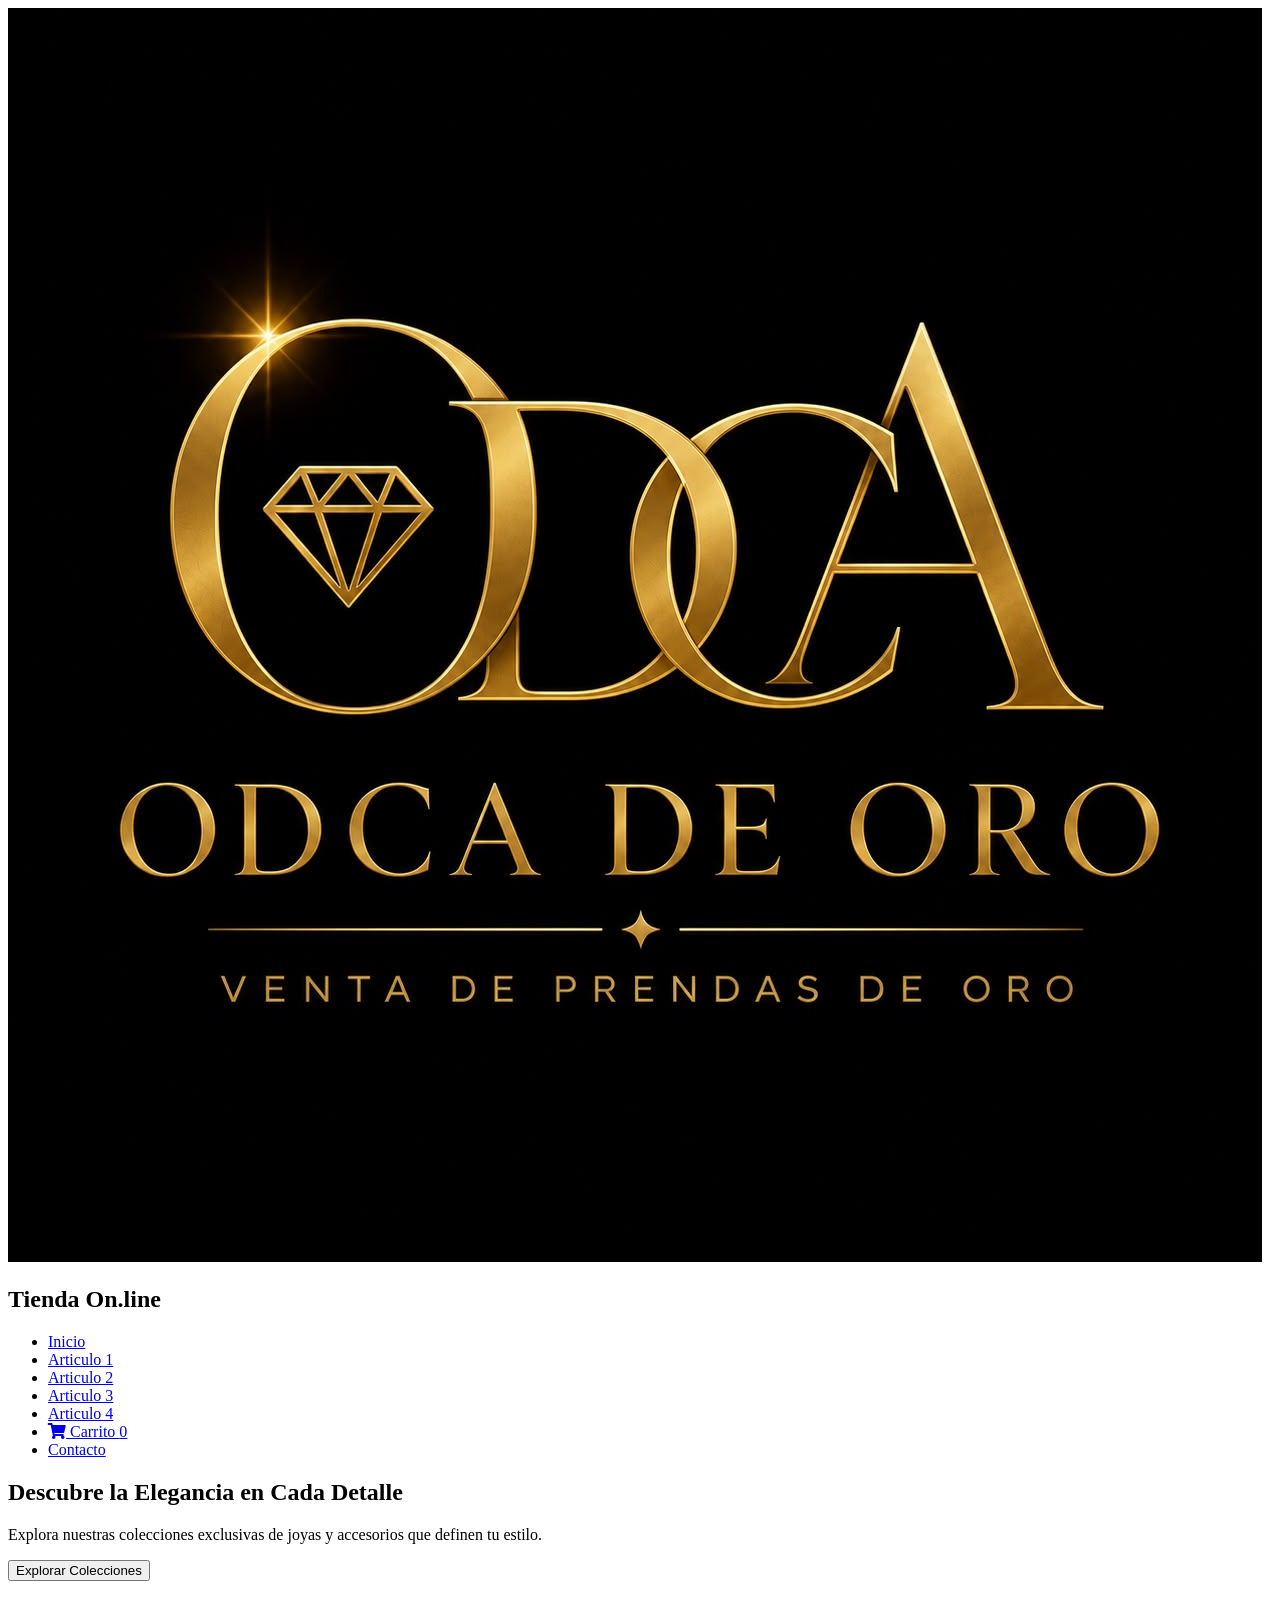
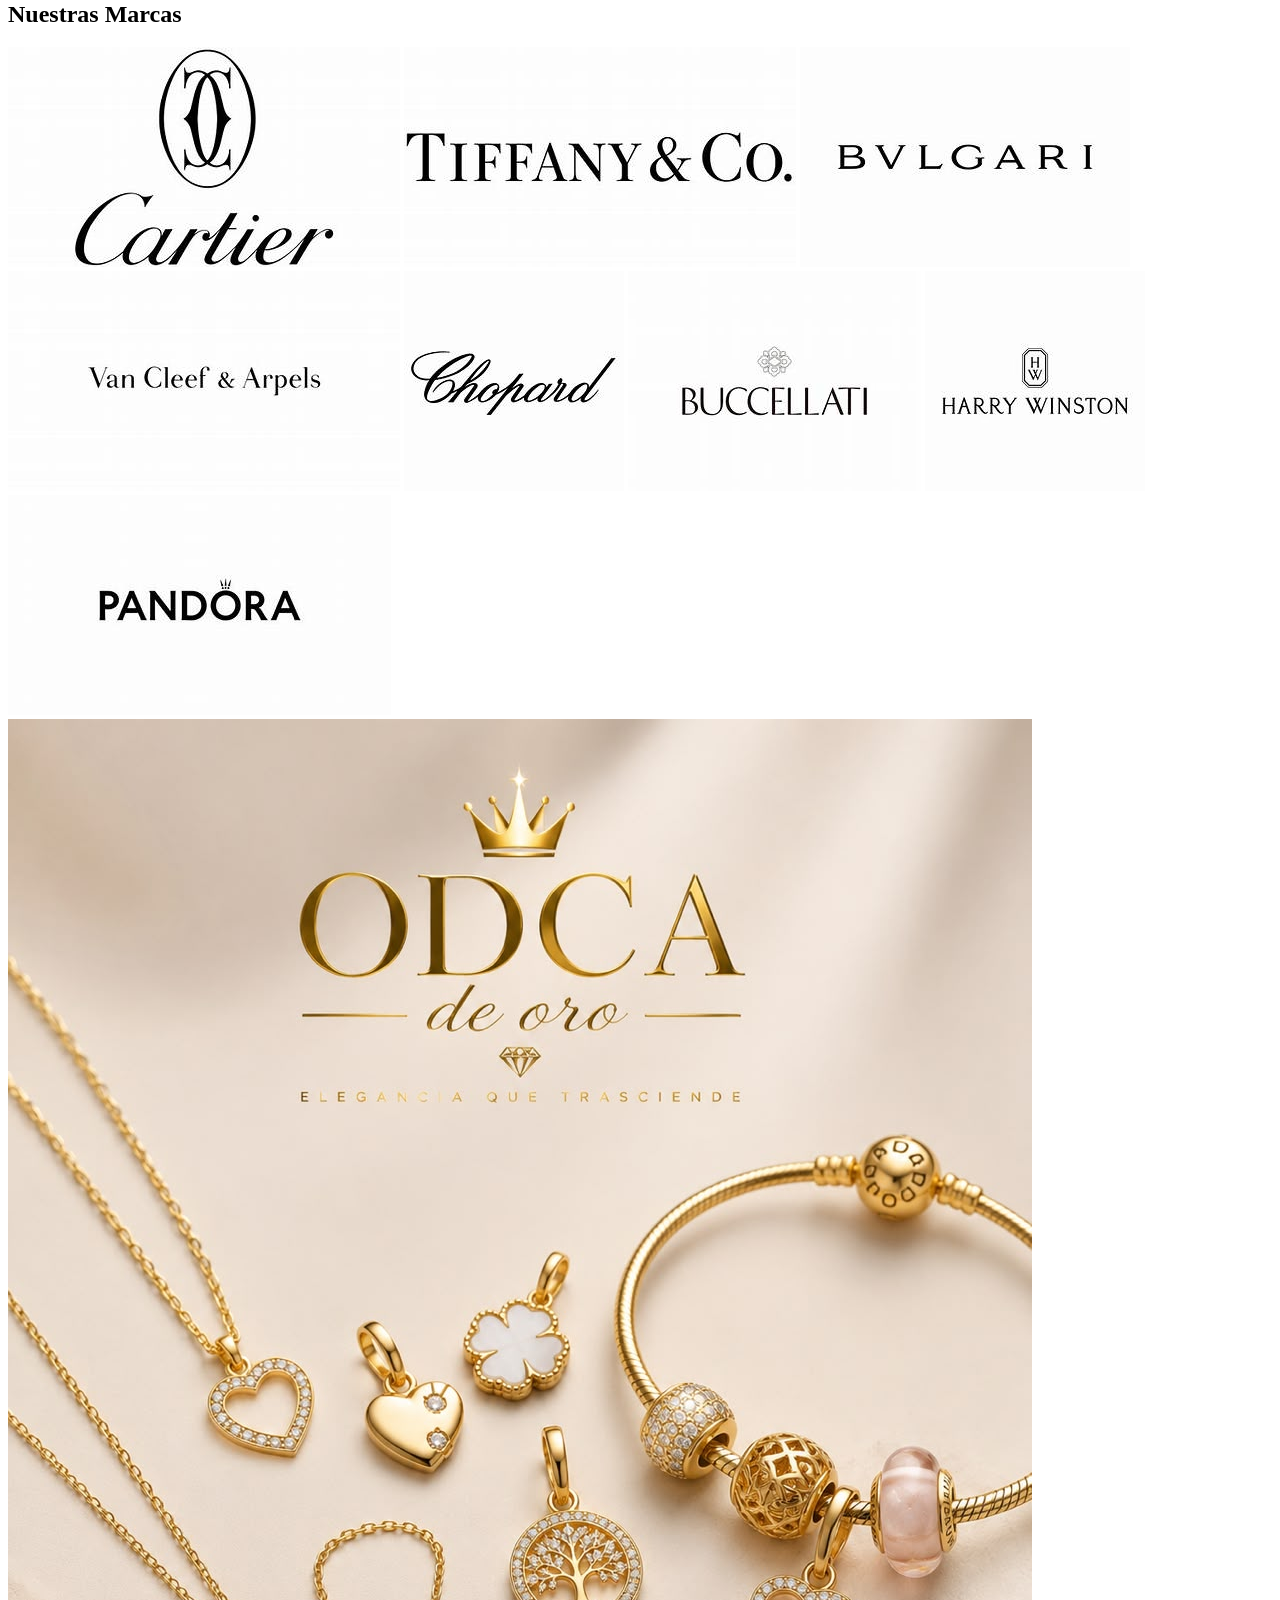
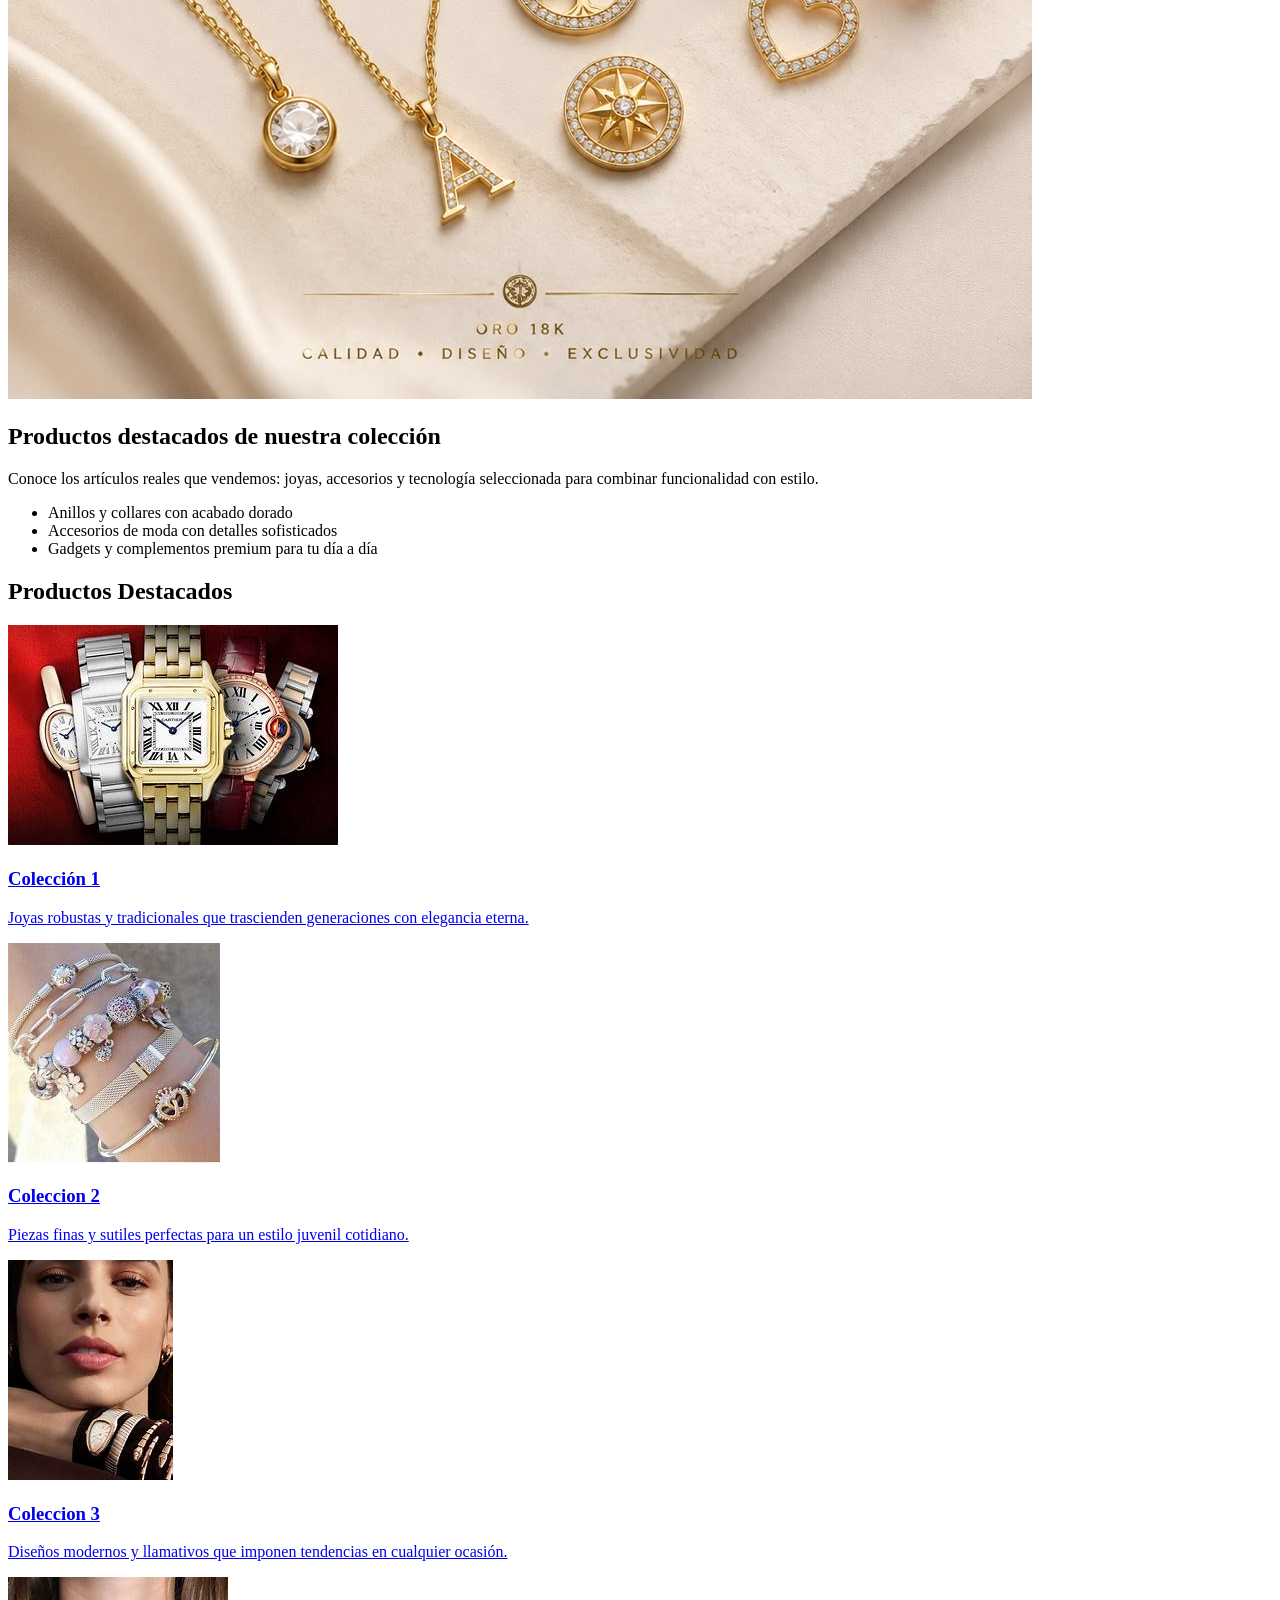
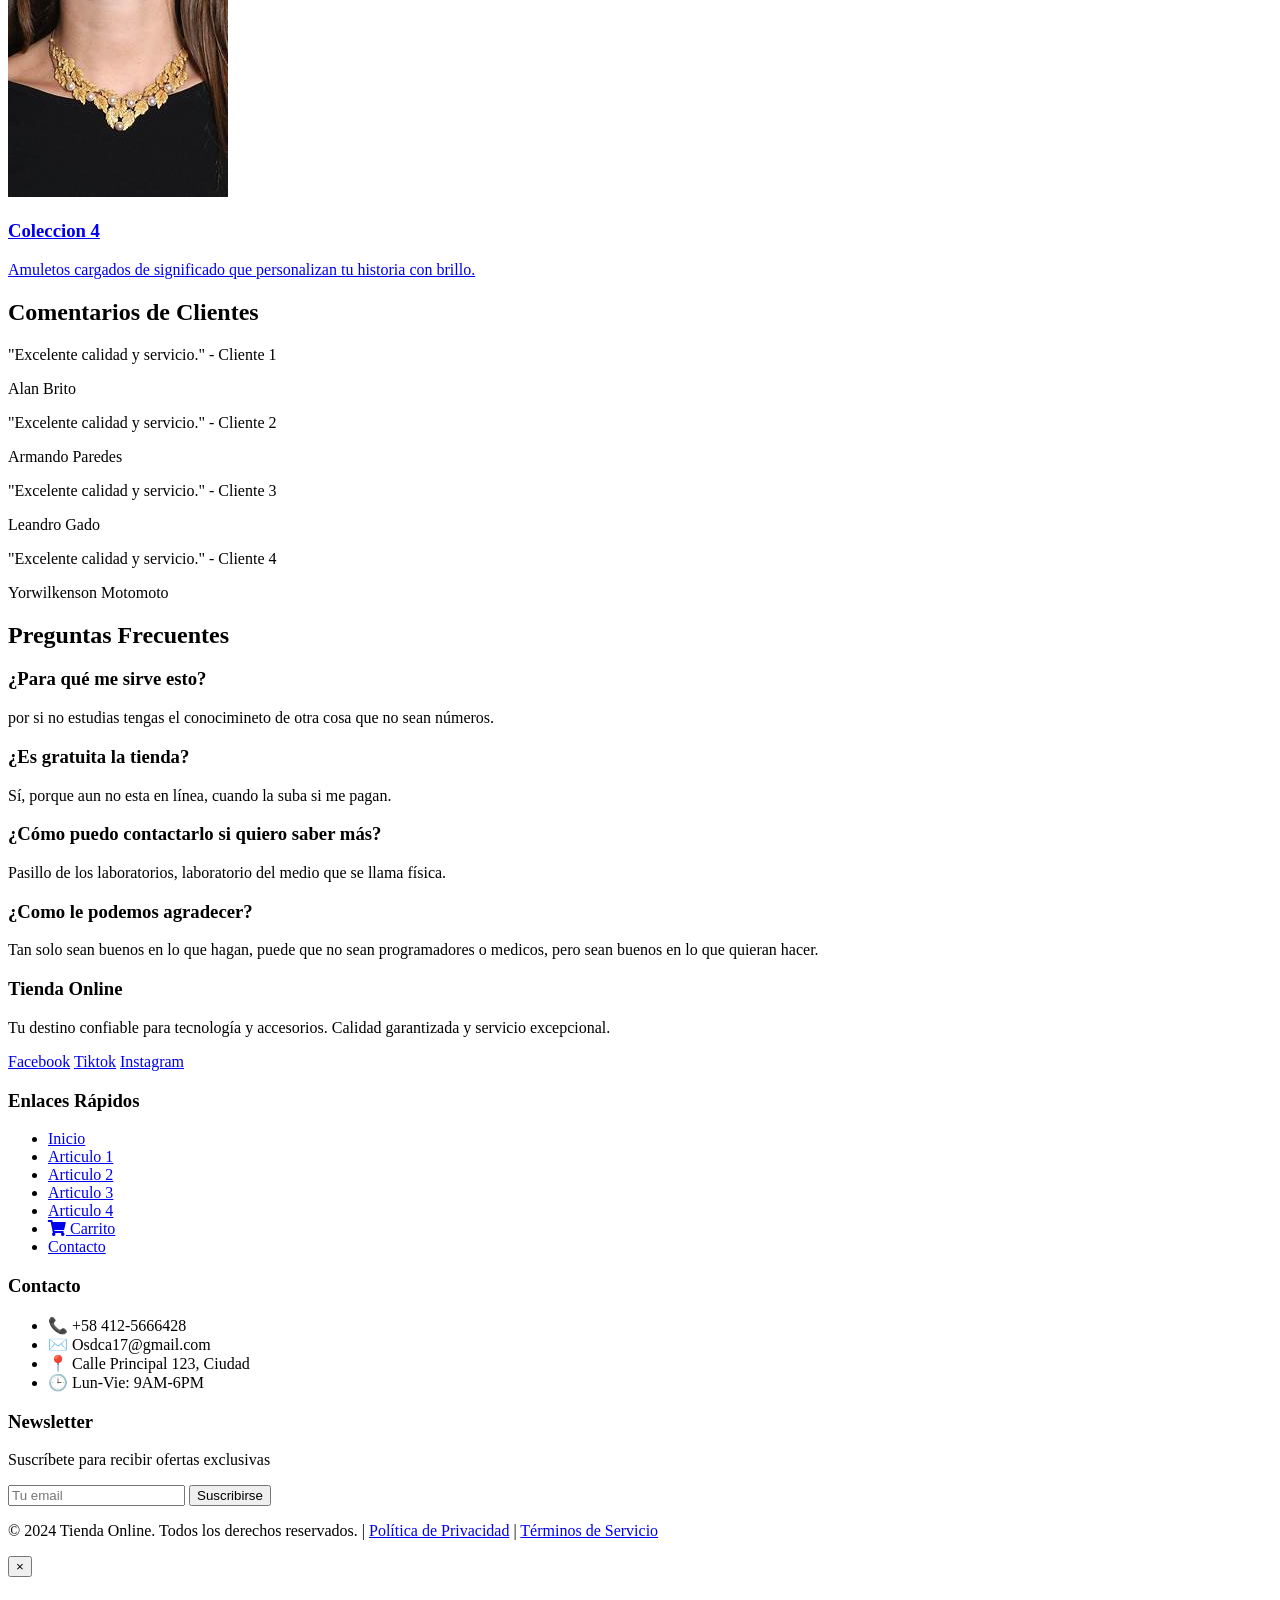
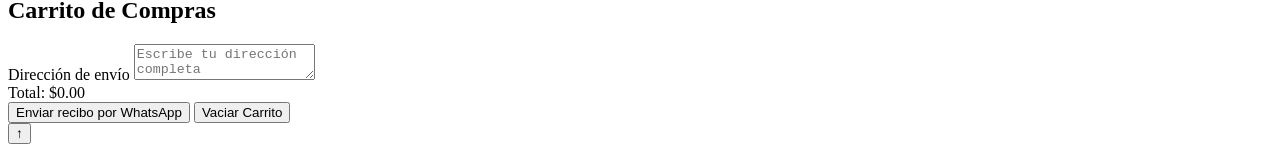
==== index.html @ af3357f2 "Initial commit" ====
<!DOCTYPE html>
<html lang="en">
<head>
    <meta charset="UTF-8">
    <meta name="viewport" content="width=device-width, initial-scale=1.0">
    <title>Tienda On-line</title>
    <link rel="stylesheet" href="tienda.css">
    <link rel="icon" type="image/x-icon" href="Gemini_Generated_Image_cw90sgcw90sgcw90.png">
    <link rel="stylesheet" href="https://cdnjs.cloudflare.com/ajax/libs/font-awesome/5.15.4/css/all.min.css">
</head>
<body>
    <header>
        <nav>
            <div class="container">
                <img src="imagen/WhatsApp Image 2026-06-15 at 9.10.39 PM.jpeg" alt="Logo Estudiantes EM" class="logo">
                <h1>Tienda On.line</h1>
                <ul>
                    <li><a href="tienda.html">Inicio</a></li>
                    <li><a href="Articulo1.html">Articulo 1</a></li>
                    <li><a href="Articulo2.html">Articulo 2</a></li>
                    <li><a href="Articulo3.html">Articulo 3</a></li>
                    <li><a href="Articulo4.html">Articulo 4</a></li>
                    <li><a href="#carrito" onclick="mostrarCarrito()"><i class="fas fa-shopping-cart"></i> Carrito <span id="cart-count" class="cart-count">0</span></a></li>
                    <li><a href="#footer">Contacto</a></li>
                </ul>
            </div>
        </nav>
    </header>

    <section class="hero" id="home">
        <div class="container">
            <h1 class="hero-title">Descubre la Elegancia en Cada Detalle</h1>
            <p class="hero-subtitle">Explora nuestras colecciones exclusivas de joyas y accesorios que definen tu estilo.</p>
            <button id="cta" class="btn-primary">Explorar Colecciones</button>
        </div>
    </section>

    <section class="carrusel">
            <h2>Nuestras Marcas</h2>
            <div class="carrusel-container">
                <div class="carrusel-track">
                    <img src="imagen/cartier.jpg" alt="Marca 1">
                    <img src="imagen/Tiffany & Co.jpg" alt="Marca 2">
                    <img src="imagen/Bvlgari.jpg" alt="Marca 3">
                    <img src="imagen/Van Cleef & Arpels.jpg" alt="marca 4">
                    <img src="imagen/Chopard.jpg" alt="marca5">
                    <img src="imagen/Buccellati.jpg" alt="marca 6">
                    <img src="imagen/Harry Winston.jpg" alt="marca 7">
                    <img src="imagen/Pandora.jpg" alt="marca 8">
                    <!-- Más marcas -->
                </div>
            </div>
    </section>

    <section class="promo">
        <div class="container">
            <div class="promo-image">
                <img src="imagen/productos.jpeg" alt="Productos destacados en tienda">
            </div>
            <div class="promo-text promo-right">
                <h2>Productos destacados de nuestra colección</h2>
                <p>Conoce los artículos reales que vendemos: joyas, accesorios y tecnología seleccionada para combinar funcionalidad con estilo.</p>
                <ul>
                    <li>Anillos y collares con acabado dorado</li>
                    <li>Accesorios de moda con detalles sofisticados</li>
                    <li>Gadgets y complementos premium para tu día a día</li>
                </ul>
            </div>
        </div>
    </section>

    <section class="destacados">
            <h2 id="destacados">Productos Destacados</h2>
            <div class="categorias">
                <a href="Articulo1.html" class="categoria">
                    <img src="imagen/articulo 1.jpg" alt="articulo 1">
                    <h3>Colección 1</h3>
                    <p>Joyas robustas y tradicionales que trascienden generaciones con elegancia eterna.</p>
                </a>
                <a href="Articulo2.html" class="categoria">
                    <img src="imagen/articulo 2.jpg" alt="articulo 2">
                    <h3>Coleccion 2</h3>
                    <pe>Piezas finas y sutiles perfectas para un estilo juvenil cotidiano.</p>
                </a>
                <a href="Articulo3.html" class="categoria">
                    <img src="imagen/articulo 3.jpg" alt="articulo 3">
                    <h3>Coleccion 3</h3>
                    <p>Diseños modernos y llamativos que imponen tendencias en cualquier ocasión.</p>
                </a>
                <a href="Articulo4.html" class="categoria">
                    <img src="imagen/articulo 4.jpg" alt="articulo 4">
                    <h3>Coleccion 4</h3>
                    <p>Amuletos cargados de significado que personalizan tu historia con brillo.</p>
                </a>
            </div>
    </section>

    <section class="comentarios">
            <h2>Comentarios de Clientes</h2>
            <div class="comentario">
                <p>"Excelente calidad y servicio." - Cliente 1</p>
                <p>Alan Brito</p>
            </div>
            <div class="comentario">
                <p>"Excelente calidad y servicio." - Cliente 2</p>
                <p>Armando Paredes</p>
            </div>
            <div class="comentario">
                <p>"Excelente calidad y servicio." - Cliente 3</p>
                <p>Leandro Gado</p>
            </div>
            <div class="comentario">
                <p>"Excelente calidad y servicio." - Cliente 4</p>
                <p>Yorwilkenson Motomoto</p>
            </div>
            <!-- Más comentarios -->
    </section>

    <section id="faq">
        <div class="container">
            <h2>Preguntas Frecuentes</h2>
            <div class="faq-item">
                <h3>¿Para qué me sirve esto?</h3>
                <p>por si no estudias tengas el conocimineto de otra cosa que no sean números.</p>
            </div>
            <div class="faq-item">
                <h3>¿Es gratuita la tienda?</h3>
                <p>Sí, porque aun no esta en línea, cuando la suba si me pagan.</p>
            </div>
            <div class="faq-item">
                <h3>¿Cómo puedo contactarlo si quiero saber más?</h3>
                <p>Pasillo de los laboratorios, laboratorio del medio que se llama física.</p>
            </div>
            <div class="faq-item">
                <h3>¿Como le podemos agradecer?</h3>
                <p>Tan solo sean buenos en lo que hagan, puede que no sean programadores o medicos, pero sean buenos en lo que quieran hacer.</p>
            </div>
        </div>
    </section>

    <footer class="professional-footer" id="footer">
        <div class="footer-content">
            <div class="footer-section">
                <h3>Tienda Online</h3>
                <p>Tu destino confiable para tecnología y accesorios. Calidad garantizada y servicio excepcional.</p>
                <div class="social-links">
                    <a href="#" class="social-link facebook">Facebook</a>
                    <a href="#" class="social-link tiktok">Tiktok</a>
                    <a href="#" class="social-link instagram">Instagram</a>
                </div>
            </div>
            <div class="footer-section">
                <h3>Enlaces Rápidos</h3>
                <ul>
                    <li><a href="tienda.html">Inicio</a></li>
                    <li><a href="Articulo1.html">Articulo 1</a></li>
                    <li><a href="Articulo2.html">Articulo 2</a></li>
                    <li><a href="Articulo3.html">Articulo 3</a></li>
                    <li><a href="Articulo4.html">Articulo 4</a></li>
                    <li><a href="#carrito" onclick="mostrarCarrito()"><i class="fas fa-shopping-cart"></i> Carrito</a></li>
                    <li><a href="#footer">Contacto</a></li>
                </ul>
            </div>
            <div class="footer-section">
                <h3>Contacto</h3>
                <ul>
                    <li>📞 +58 412-5666428</li>
                    <li>✉️ Osdca17@gmail.com</li>
                    <li>📍 Calle Principal 123, Ciudad</li>
                    <li>🕒 Lun-Vie: 9AM-6PM</li>
                </ul>
            </div>
            <div class="footer-section">
                <h3>Newsletter</h3>
                <p>Suscríbete para recibir ofertas exclusivas</p>
                <form class="newsletter-form">
                    <input type="email" placeholder="Tu email" required>
                    <button type="submit">Suscribirse</button>
                </form>
            </div>
        </div>
        <div class="footer-bottom">
            <p>&copy; 2024 Tienda Online. Todos los derechos reservados. | <a href="#">Política de Privacidad</a> | <a href="#">Términos de Servicio</a></p>
        </div>
    </footer>
    <div id="carrito-panel">
        <div class="carrito-content">
            <button class="close-carrito" onclick="cerrarCarrito()">×</button>
            <h2>Carrito de Compras</h2>
            <div id="carrito-items"></div>
            <div class="carrito-footer">
                <label for="direccion-envio">Dirección de envío</label>
                <textarea id="direccion-envio" placeholder="Escribe tu dirección completa"></textarea>
                <div class="carrito-total">Total: <span id="carrito-total">$0.00</span></div>
                <div class="carrito-actions">
                    <button type="button" onclick="generarRecibo()">Enviar recibo por WhatsApp</button>
                    <button type="button" onclick="vaciarCarrito()">Vaciar Carrito</button>
                </div>
            </div>
        </div>
    </div>
<script src="tienda.js"></script>
    <button id="scrollToTopBtn" title="Go to top">↑</button>
</body>
</html>
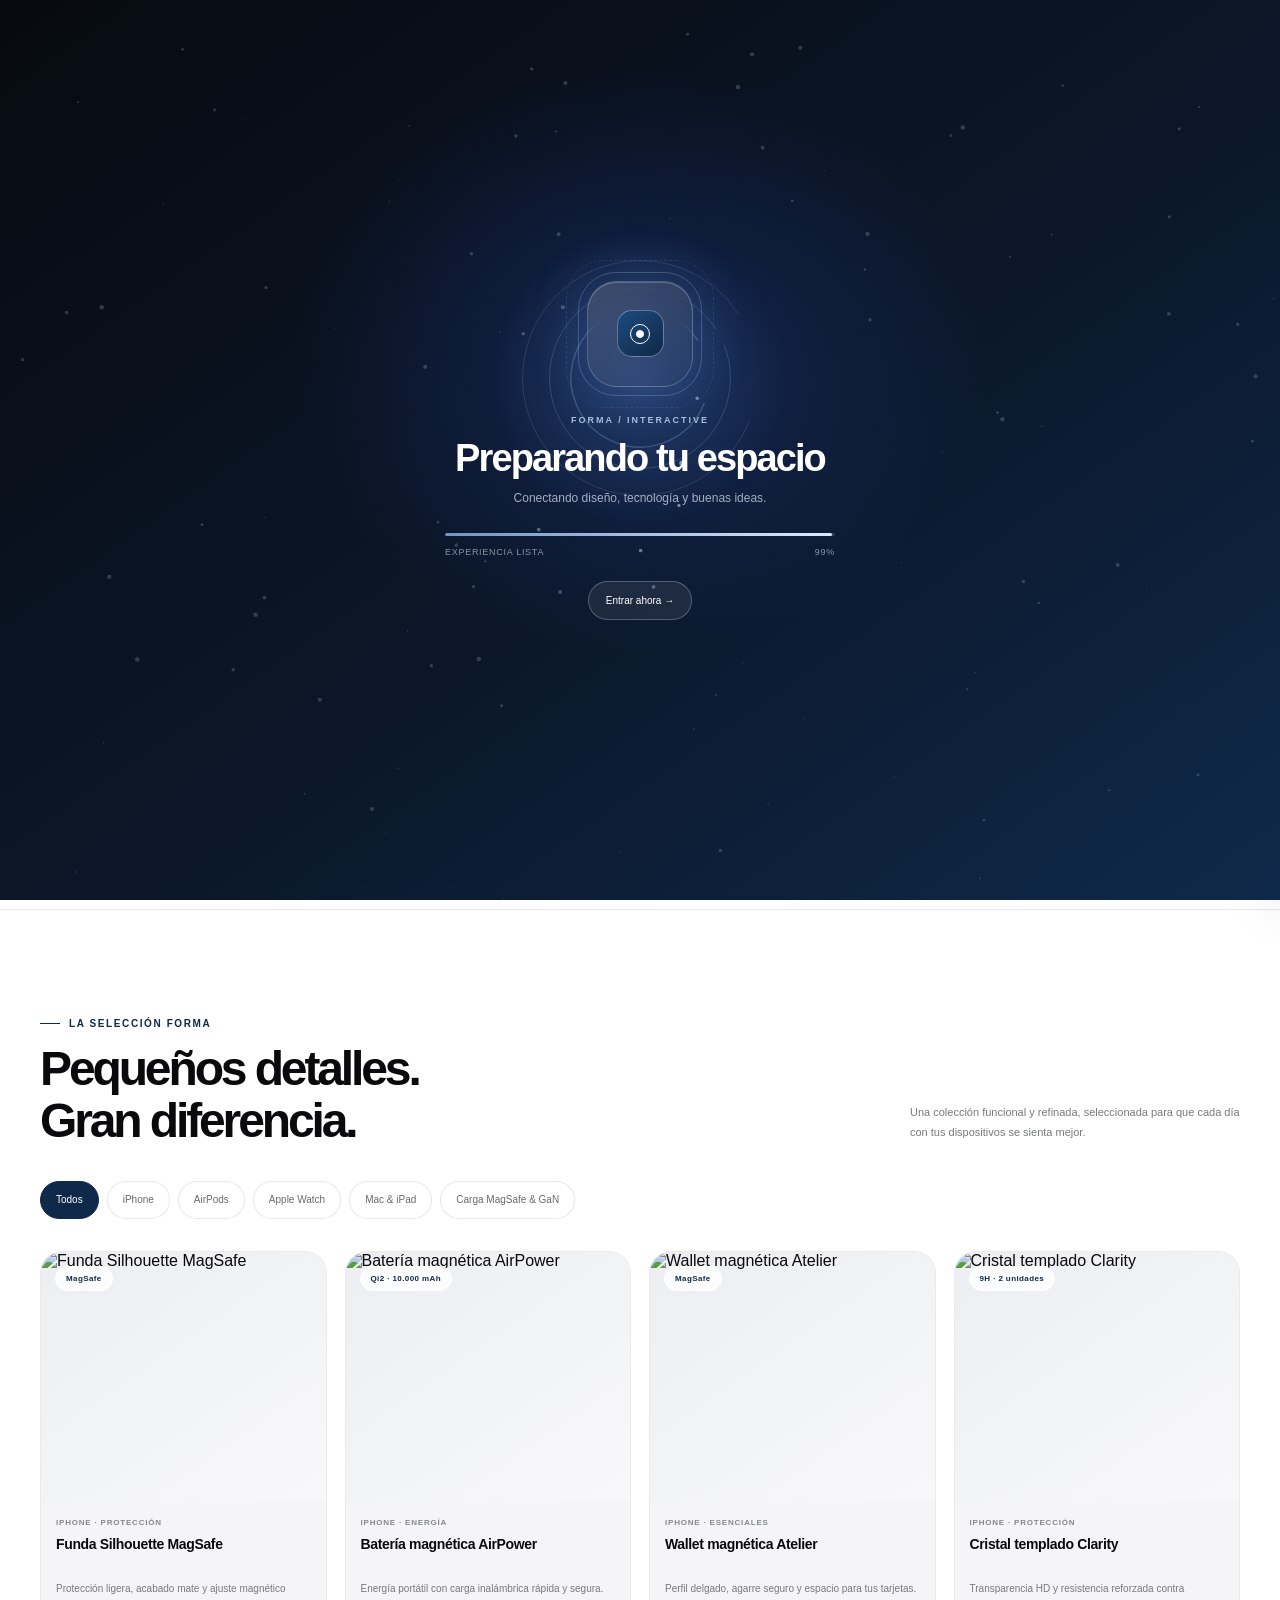
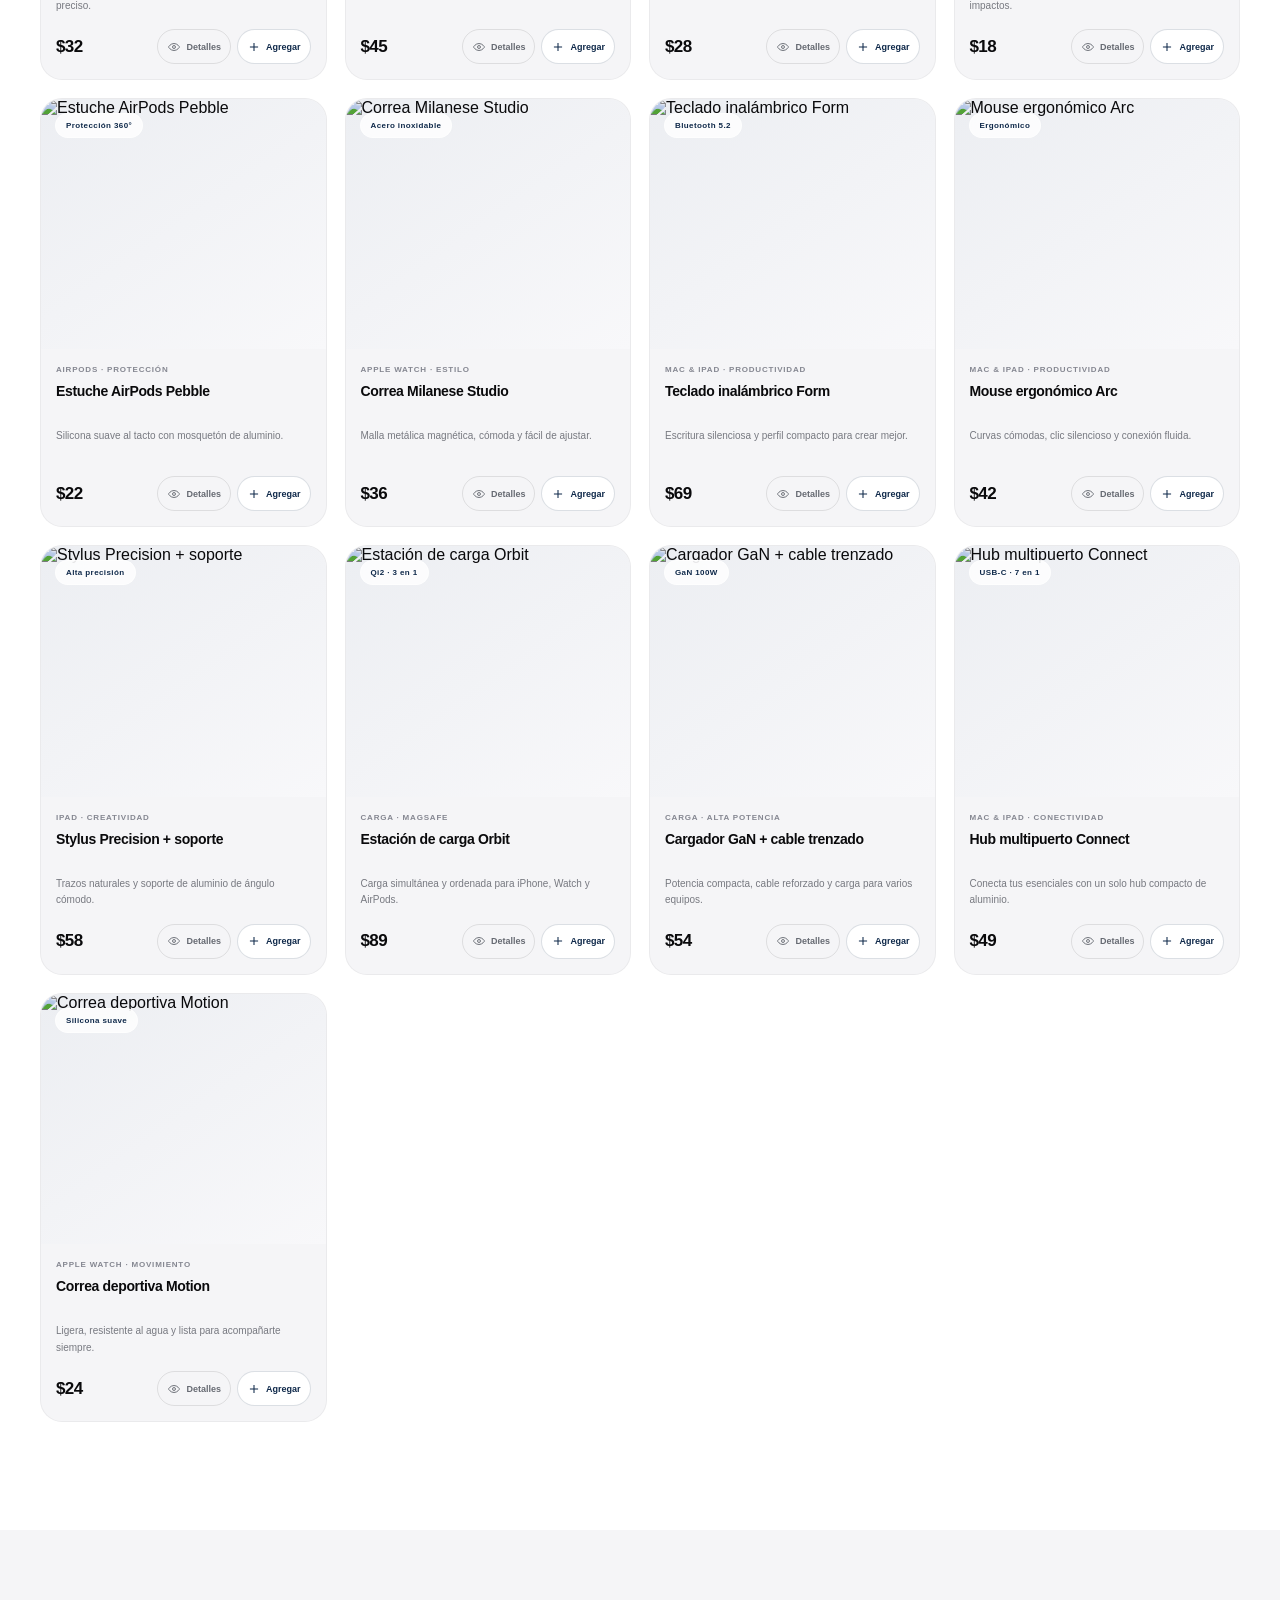
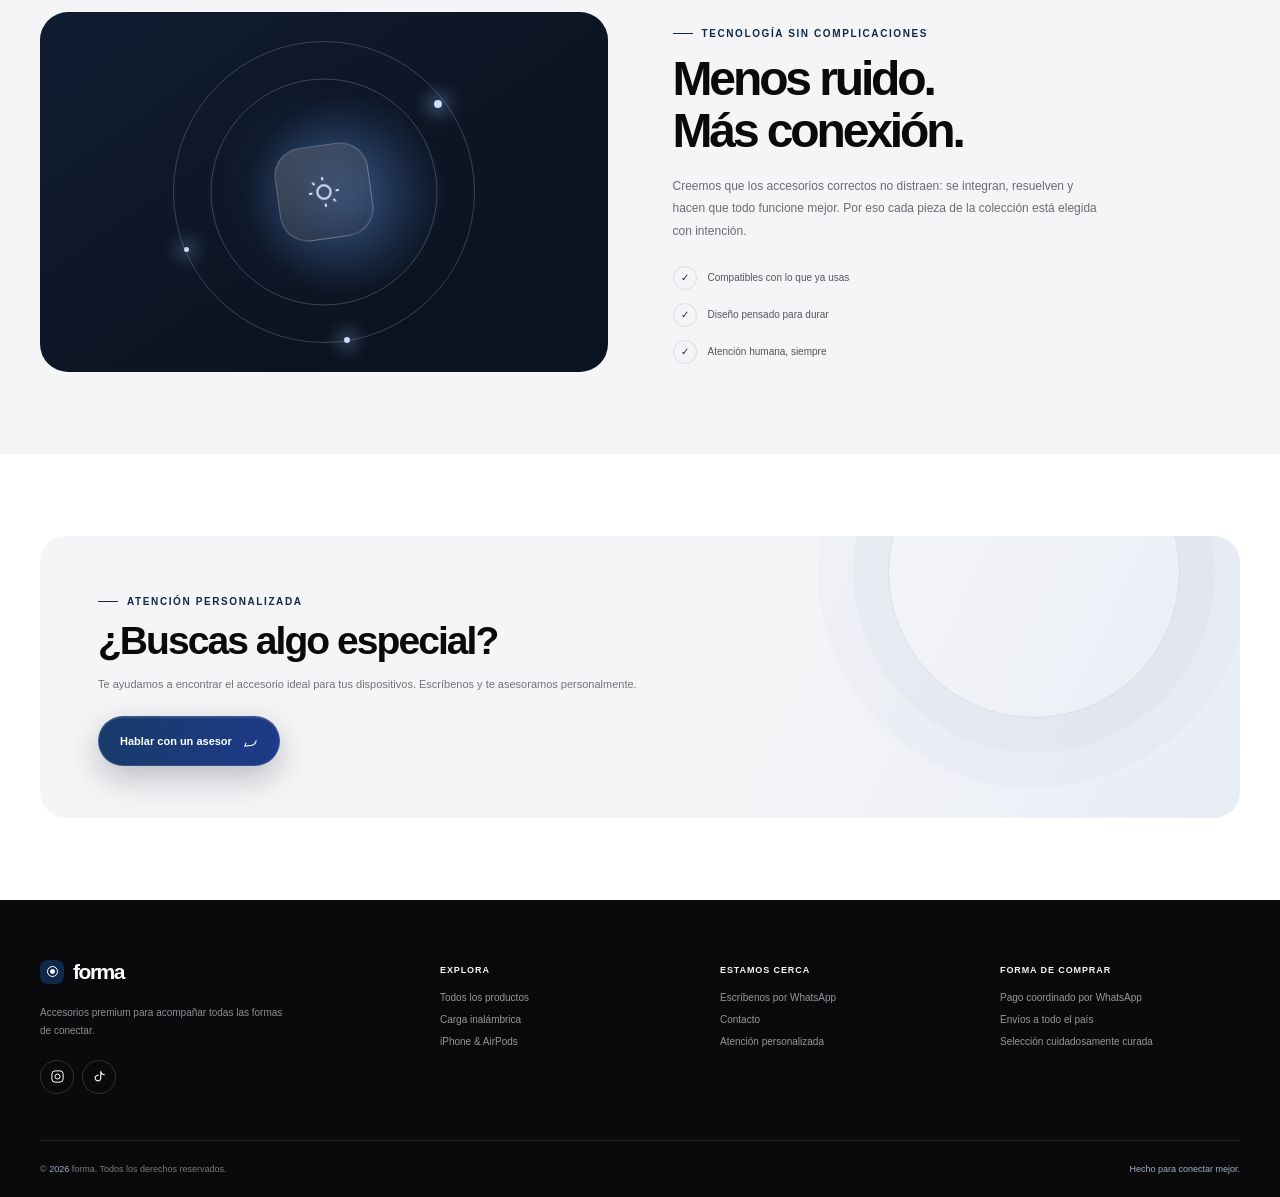
==== commit dd276fe9: "Primer commit" ====
--- a/index.html
+++ b/index.html
@@ -1,205 +1,703 @@
-<!DOCTYPE html>
-<html lang="en">
+<!doctype html>
+<html lang="es" class="js">
 <head>
-    <meta charset="UTF-8">
-    <meta name="viewport" content="width=device-width, initial-scale=1.0">
-    <title>Tienda On-line</title>
-    <link rel="stylesheet" href="tienda.css">
-    <link rel="icon" type="image/x-icon" href="Gemini_Generated_Image_cw90sgcw90sgcw90.png">
-    <link rel="stylesheet" href="https://cdnjs.cloudflare.com/ajax/libs/font-awesome/5.15.4/css/all.min.css">
+  <meta charset="utf-8">
+  <meta name="viewport" content="width=device-width, initial-scale=1">
+  <meta name="theme-color" content="#0a0a0c">
+  <meta name="description" content="Accesorios premium para tu ecosistema Apple. Diseño cuidado, tecnología de última generación y envío a todo el país.">
+  <title>forma — Accesorios para tu ecosistema</title>
+  <style>
+    :root {
+      color-scheme: light;
+      --ink: #0a0a0c;
+      --slate: #1d1d1f;
+      --muted: #777980;
+      --navy: #0f294a;
+      --blue: #1e3a8a;
+      --ice: #f5f5f7;
+      --line: rgba(10,10,12,.09);
+      --page: min(1200px, calc(100% - 64px));
+      --radius: 22px;
+    }
+    * { box-sizing: border-box; }
+    html { scroll-behavior: smooth; scroll-padding-top: 92px; }
+    body { margin: 0; background: #fff; color: var(--ink); font-family: Tahoma, Geneva, sans-serif; -webkit-font-smoothing: antialiased; }
+    body.is-locked { overflow: hidden; }
+    button, a { font: inherit; }
+    button { color: inherit; }
+    button:focus-visible, a:focus-visible { outline: 3px solid #6f98d7; outline-offset: 4px; }
+    img { display: block; max-width: 100%; }
+    .wrap { width: var(--page); margin-inline: auto; }
+    .eyebrow { display: inline-flex; align-items: center; gap: 9px; color: #a9bedb; font-size: 10px; font-weight: 700; letter-spacing: .16em; text-transform: uppercase; }
+    .eyebrow::before { width: 20px; height: 1px; background: currentColor; content: ""; }
+
+    .loading-screen {
+      position: fixed; z-index: 100; inset: 0; display: grid; place-items: center; overflow: hidden;
+      background: radial-gradient(ellipse at 50% 40%, rgba(30,58,138,.44), transparent 38%), linear-gradient(145deg,#070a10,#0b1729 55%,#0f294a);
+      color: #fff; opacity: 1;
+    }
+    .loading-screen[hidden] { display: none; }
+    .loading-screen.is-leaving { opacity: 0; pointer-events: none; transition: opacity .55s ease; }
+    .loading-canvas { position: absolute; inset: 0; width: 100%; height: 100%; }
+    .loading-panel { position: relative; z-index: 1; width: min(390px,calc(100% - 44px)); text-align: center; }
+    .loading-emblem {
+      position: relative; width: 106px; height: 106px; display: grid; place-items: center; margin: 0 auto 28px;
+      border: 1px solid rgba(193,217,248,.26); border-radius: 30px;
+      background: linear-gradient(145deg,rgba(255,255,255,.16),rgba(255,255,255,.035));
+      box-shadow: 0 0 55px rgba(94,147,225,.25),inset 0 1px rgba(255,255,255,.2);
+      animation: loading-float 2.4s ease-in-out infinite; backdrop-filter: blur(10px);
+    }
+    .loading-emblem::before,.loading-emblem::after { position: absolute; inset: -10px; border: 1px solid rgba(169,190,219,.28); border-radius: 38px; content: ""; animation: loading-ring 5s linear infinite; }
+    .loading-emblem::after { inset: -22px; border-style: dashed; opacity: .46; animation-direction: reverse; animation-duration: 12s; }
+    .mark { position: relative; width: 47px; height: 47px; display: grid; place-items: center; border: 1px solid rgba(255,255,255,.34); border-radius: 15px; background: linear-gradient(140deg,#1d4b80,#102847); }
+    .mark::before,.mark::after { position: absolute; width: 18px; height: 18px; border: 1.5px solid white; border-radius: 50%; content: ""; }
+    .mark::after { width: 6px; height: 6px; background: white; }
+    .loading-kicker { margin: 0 0 12px; color: #a9bedb; font-size: 9px; font-weight: 700; letter-spacing: .22em; }
+    .loading-panel h1 { margin: 0; font-size: clamp(26px,6vw,38px); font-weight: 600; letter-spacing: -.05em; }
+    .loading-copy { margin: 11px 0 28px; color: rgba(235,242,252,.68); font-size: 12px; }
+    .loading-track { height: 3px; overflow: hidden; border-radius: 99px; background: rgba(255,255,255,.13); }
+    .loading-progress { width: 0; height: 100%; border-radius: inherit; background: linear-gradient(90deg,#6e94c8,#dceaff); box-shadow: 0 0 15px rgba(146,183,235,.8); transition: width .1s linear; }
+    .loading-meta { display: flex; justify-content: space-between; margin-top: 11px; color: rgba(235,242,252,.56); font-size: 9px; letter-spacing: .08em; text-transform: uppercase; }
+    .loading-enter { min-height: 39px; margin-top: 24px; padding: 0 17px; border: 1px solid rgba(255,255,255,.24); border-radius: 99px; background: rgba(255,255,255,.07); color: white; cursor: pointer; font-size: 10px; transition: background .2s,transform .2s; }
+    .loading-enter:hover { transform: translateY(-2px); background: rgba(255,255,255,.15); }
+    @keyframes loading-float { 50% { transform: translateY(-7px) rotate(2deg); } }
+    @keyframes loading-ring { to { rotate: 360deg; } }
+
+    .announcement { min-height: 34px; display: grid; place-items: center; padding: 6px 16px; background: var(--ink); color: #f6f7fa; text-align: center; font-size: 10px; letter-spacing: .1em; text-transform: uppercase; }
+    .announcement strong { color: #a9bedb; font-weight: 600; }
+    .site-header { position: sticky; z-index: 20; top: 0; border-bottom: 1px solid rgba(10,10,12,.06); background: rgba(255,255,255,.83); backdrop-filter: blur(18px); -webkit-backdrop-filter: blur(18px); }
+    .nav { width: var(--page); min-height: 72px; display: flex; align-items: center; justify-content: space-between; gap: 28px; margin-inline: auto; }
+    .brand { display: inline-flex; align-items: center; gap: 9px; color: var(--ink); text-decoration: none; font-size: 21px; font-weight: 800; letter-spacing: -.07em; }
+    .brand .mark { width: 24px; height: 24px; border: 0; border-radius: 8px; background: var(--navy); }
+    .brand .mark::before { width: 9px; height: 9px; }
+    .brand .mark::after { width: 3px; height: 3px; }
+    .nav-links { display: flex; align-items: center; gap: 32px; }
+    .nav-links a { color: #55575e; font-size: 12px; text-decoration: none; transition: color .2s; }
+    .nav-links a:hover { color: var(--navy); }
+    .nav-actions { display: flex; align-items: center; gap: 15px; }
+    .nav-note { color: var(--muted); font-size: 11px; }
+    .cart-trigger { position: relative; width: 43px; height: 43px; display: grid; place-items: center; border: 1px solid var(--line); border-radius: 50%; background: #fff; cursor: pointer; transition: transform .2s,border-color .2s; }
+    .cart-trigger:hover { transform: translateY(-2px); border-color: #9babbe; }
+    .cart-trigger svg { width: 19px; height: 19px; }
+    .cart-count { position: absolute; top: -4px; right: -4px; min-width: 18px; height: 18px; display: grid; place-items: center; padding: 0 4px; border: 2px solid #fff; border-radius: 99px; background: var(--navy); color: white; font-size: 9px; font-weight: 700; transition: transform .22s; }
+    .cart-count.bump { transform: scale(1.35); }
+
+    .hero { position: relative; min-height: clamp(590px,72vw,700px); overflow: hidden; isolation: isolate; background: radial-gradient(ellipse at 75% 55%,rgba(30,58,138,.44),transparent 39%),linear-gradient(115deg,#080d16,#0c1930 47%,#0f294a); color: #fff; }
+    #energy-canvas { position: absolute; z-index: -1; inset: 0; width: 100%; height: 100%; opacity: .82; }
+    .hero::after { position: absolute; z-index: -1; inset: 0; background: linear-gradient(90deg,rgba(7,12,22,.58),rgba(7,12,22,.13) 68%,transparent); content: ""; pointer-events: none; }
+    .hero-inner { min-height: inherit; position: relative; display: flex; align-items: center; }
+    .hero-copy { width: min(620px,70%); padding: 82px 0 100px; animation: hero-rise .9s .08s both cubic-bezier(.2,.7,.2,1); }
+    .hero-copy .eyebrow { margin-bottom: 24px; }
+    .hero h1 { max-width: 650px; margin: 0; font-size: clamp(54px,7.3vw,96px); font-weight: 500; letter-spacing: -.07em; line-height: .99; }
+    .hero h1 span { color: #a9bedb; background: linear-gradient(110deg,#eaf2ff,#8da9d1 55%,#cbd9ef); -webkit-background-clip: text; background-clip: text; -webkit-text-fill-color: transparent; }
+    .hero-copy>p { max-width: 440px; margin: 25px 0 31px; color: rgba(242,246,252,.72); font-size: 14px; line-height: 1.8; }
+    .button-primary { position: relative; isolation: isolate; min-height: 50px; display: inline-flex; align-items: center; justify-content: center; gap: 11px; overflow: hidden; padding: 0 21px; border: 1px solid rgba(255,255,255,.12); border-radius: 99px; background: linear-gradient(115deg,#183b68,#1e3a8a); box-shadow: 0 12px 32px rgba(2,12,32,.24),inset 0 1px rgba(255,255,255,.13); color: #fff; cursor: pointer; text-decoration: none; font-size: 11px; font-weight: 700; transition: transform .25s,box-shadow .25s; }
+    .button-primary::after { position: absolute; z-index: -1; inset: -50%; background: radial-gradient(circle,rgba(255,255,255,.3),transparent 45%); opacity: 0; transform: scale(.2); transition: transform .45s,opacity .45s; content: ""; }
+    .button-primary:hover { transform: translateY(-2px); box-shadow: 0 16px 38px rgba(2,12,32,.3); }
+    .button-primary:hover::after { opacity: 1; transform: scale(1); }
+    .button-primary svg { width: 15px; height: 15px; }
+    .hero-scroll { position: absolute; left: 0; bottom: 37px; display: flex; align-items: center; gap: 10px; color: rgba(242,246,252,.58); font-size: 9px; letter-spacing: .12em; text-transform: uppercase; }
+    .scroll-line { width: 31px; height: 1px; background: rgba(255,255,255,.4); }
+    .hero-meta { position: absolute; right: 0; bottom: 38px; display: flex; gap: 25px; color: rgba(242,246,252,.65); font-size: 9px; }
+    .hero-meta span { display: inline-flex; align-items: center; gap: 8px; }
+    .hero-meta svg { width: 14px; height: 14px; color: #a9bedb; }
+    @keyframes hero-rise { from { opacity: 0; transform: translateY(22px); } to { opacity: 1; transform: translateY(0); } }
+
+    .benefits { border-bottom: 1px solid var(--line); }
+    .benefit-row { min-height: 91px; display: grid; grid-template-columns: repeat(4,1fr); align-items: center; }
+    .benefit { display: flex; align-items: center; justify-content: center; gap: 11px; padding: 12px 10px; }
+    .benefit+.benefit { border-left: 1px solid var(--line); }
+    .benefit svg { width: 18px; height: 18px; flex: 0 0 auto; color: var(--navy); }
+    .benefit span { color: var(--muted); font-size: 10px; }
+    .benefit strong { display: block; margin-bottom: 3px; color: var(--slate); font-size: 10px; font-weight: 700; }
+
+    .catalog { padding: 100px 0 108px; }
+    .section-heading { display: flex; justify-content: space-between; align-items: end; gap: 30px; margin-bottom: 34px; }
+    .section-heading .eyebrow,.feature-copy .eyebrow { margin-bottom: 14px; color: var(--navy); }
+    .section-heading h2,.feature-copy h2 { margin: 0; font-size: clamp(34px,4vw,48px); font-weight: 600; letter-spacing: -.065em; line-height: 1.08; }
+    .section-heading>p { max-width: 330px; margin: 0 0 4px; color: var(--muted); font-size: 11px; line-height: 1.8; }
+    .filter-bar { display: flex; gap: 8px; overflow-x: auto; margin-bottom: 28px; padding-bottom: 4px; scrollbar-width: none; }
+    .filter-bar::-webkit-scrollbar { display: none; }
+    .filter-button { flex: 0 0 auto; min-height: 38px; padding: 0 15px; border: 1px solid var(--line); border-radius: 99px; background: #fff; color: #686a71; cursor: pointer; font-size: 10px; transition: color .2s,background .2s,border-color .2s,transform .2s; }
+    .filter-button:hover { border-color: #9babbe; color: var(--navy); transform: translateY(-1px); }
+    .filter-button[aria-pressed="true"] { border-color: var(--navy); background: var(--navy); color: #fff; }
+    .product-grid { display: grid; grid-template-columns: repeat(4,minmax(0,1fr)); gap: 18px; }
+    .product-card { min-width: 0; position: relative; overflow: hidden; border: 1px solid rgba(10,10,12,.045); border-radius: var(--radius); background: var(--ice); cursor: pointer; transition: transform .35s cubic-bezier(.2,.7,.2,1),box-shadow .35s; }
+    .product-card:hover { z-index: 1; transform: translateY(-6px); box-shadow: 0 22px 48px rgba(10,18,32,.11); }
+    .product-card.is-filtered { display: none; }
+    .product-image { position: relative; aspect-ratio: 1/.88; overflow: hidden; background: linear-gradient(145deg,#eceef2,#f8f8fa); }
+    .product-image img { width: 100%; height: 100%; object-fit: cover; mix-blend-mode: multiply; transition: transform .65s cubic-bezier(.2,.65,.25,1); }
+    .product-card:hover .product-image img { transform: scale(1.055); }
+    .product-tag { position: absolute; top: 14px; left: 14px; padding: 7px 10px; border: 1px solid rgba(255,255,255,.58); border-radius: 99px; background: rgba(255,255,255,.8); backdrop-filter: blur(12px); color: var(--navy); font-size: 8px; font-weight: 700; letter-spacing: .05em; }
+    .product-info { padding: 16px 15px 15px; }
+    .product-category { margin: 0 0 8px; color: #858791; font-size: 8px; font-weight: 700; letter-spacing: .1em; text-transform: uppercase; }
+    .product-info h3 { min-height: 39px; margin: 0; font-size: 14px; font-weight: 700; letter-spacing: -.025em; line-height: 1.4; }
+    .product-description { min-height: 34px; margin: 7px 0 14px; color: #777980; font-size: 10px; line-height: 1.65; }
+    .product-bottom { display: flex; align-items: center; justify-content: space-between; gap: 6px; }
+    .product-price { white-space: nowrap; font-size: 17px; font-weight: 800; letter-spacing: -.035em; }
+    .product-actions { display: flex; gap: 6px; }
+    .add-button,.details-button { min-height: 35px; display: inline-flex; align-items: center; justify-content: center; gap: 5px; padding: 0 9px; border: 1px solid rgba(15,41,74,.15); border-radius: 99px; background: #fff; color: var(--navy); cursor: pointer; font-size: 9px; font-weight: 700; transition: color .2s,background .2s,transform .2s,border-color .2s; }
+    .details-button { border-color: rgba(10,10,12,.1); background: transparent; color: #666a72; }
+    .add-button:hover,.details-button:hover { transform: translateY(-1px); border-color: var(--navy); background: var(--navy); color: #fff; }
+    .add-button.added { border-color: #d7e6dc; background: #edf6f0; color: #286341; }
+    .add-button svg,.details-button svg { width: 14px; height: 14px; }
+    .empty-filter { display: none; grid-column: 1/-1; padding: 40px; border: 1px dashed var(--line); border-radius: var(--radius); color: var(--muted); text-align: center; font-size: 12px; }
+
+    .feature { position: relative; overflow: hidden; padding: 82px 0; background: var(--ice); }
+    .feature-grid { display: grid; grid-template-columns: 1fr 1fr; align-items: center; gap: 65px; }
+    .feature-visual { position: relative; min-height: 360px; overflow: hidden; border-radius: 28px; background: radial-gradient(circle at 54% 51%,rgba(72,113,177,.5),transparent 28%),linear-gradient(145deg,#101c31,#0c1320 73%); }
+    .feature-visual::before,.feature-visual::after { position: absolute; top: 50%; left: 50%; width: 225px; height: 225px; border: 1px solid rgba(169,190,219,.28); border-radius: 50%; content: ""; transform: translate(-50%,-50%); animation: orbit 8s linear infinite; }
+    .feature-visual::after { width: 300px; height: 300px; animation-duration: 13s; animation-direction: reverse; }
+    .charge-core { position: absolute; top: 50%; left: 50%; width: 94px; height: 94px; display: grid; place-items: center; border: 1px solid rgba(255,255,255,.25); border-radius: 28px; background: linear-gradient(145deg,rgba(255,255,255,.18),rgba(255,255,255,.04)); box-shadow: 0 0 60px rgba(84,133,203,.32); backdrop-filter: blur(10px); transform: translate(-50%,-50%) rotate(-8deg); }
+    .charge-core svg { width: 40px; height: 40px; color: #d6e5fa; }
+    .orbit-dot { position: absolute; top: 50%; left: 50%; width: 8px; height: 8px; border-radius: 50%; background: #c8dcfb; box-shadow: 0 0 18px 4px rgba(146,183,235,.7); }
+    .orbit-dot.one { transform: translate(110px,-92px); }
+    .orbit-dot.two { width: 5px; height: 5px; transform: translate(-140px,55px); }
+    .orbit-dot.three { width: 6px; height: 6px; transform: translate(20px,145px); }
+    @keyframes orbit { to { rotate: 360deg; } }
+    .feature-copy h2 { font-size: clamp(36px,4vw,48px); }
+    .feature-copy>p { max-width: 430px; margin: 18px 0 24px; color: #696c73; font-size: 12px; line-height: 1.85; }
+    .feature-points { display: grid; gap: 13px; }
+    .feature-point { display: flex; align-items: center; gap: 11px; color: #52555c; font-size: 10px; }
+    .feature-point span { width: 24px; height: 24px; display: grid; place-items: center; border: 1px solid rgba(15,41,74,.12); border-radius: 50%; color: var(--navy); }
+    .feature-point svg { width: 12px; height: 12px; }
+    .contact-cta { padding: 82px 0; }
+    .contact-box { position: relative; overflow: hidden; padding: 52px 58px; border-radius: 26px; background: linear-gradient(115deg,#f5f5f7 0%,#f5f5f7 57%,#e8edf5 100%); }
+    .contact-box::after { position: absolute; top: -110px; right: 5%; width: 290px; height: 290px; border: 1px solid rgba(30,58,138,.11); border-radius: 50%; box-shadow: 0 0 0 35px rgba(30,58,138,.025),0 0 0 70px rgba(30,58,138,.02); content: ""; }
+    .contact-content { position: relative; z-index: 1; max-width: 540px; }
+    .contact-content .eyebrow { margin-bottom: 12px; color: var(--navy); }
+    .contact-content h2 { margin: 0; font-size: clamp(28px,3.5vw,39px); letter-spacing: -.05em; }
+    .contact-content p { margin: 12px 0 22px; color: #71737a; font-size: 11px; line-height: 1.7; }
+
+    footer { background: var(--ink); color: #fff; }
+    .footer-main { display: grid; grid-template-columns: 1.5fr 1fr 1fr 1fr; gap: 40px; padding: 60px 0 46px; }
+    .footer-brand .brand { color: white; }
+    .footer-brand p { max-width: 250px; margin: 16px 0 20px; color: #8d8e94; font-size: 10px; line-height: 1.8; }
+    .social-links { display: flex; gap: 8px; }
+    .social-link { width: 34px; height: 34px; display: grid; place-items: center; border: 1px solid rgba(255,255,255,.16); border-radius: 50%; color: white; transition: color .2s,background .2s,transform .2s; }
+    .social-link:hover { transform: translateY(-2px); background: var(--navy); }
+    .social-link svg { width: 15px; height: 15px; }
+    .footer-column h3 { margin: 5px 0 17px; color: #f5f5f7; font-size: 9px; letter-spacing: .1em; text-transform: uppercase; }
+    .footer-column a,.footer-column span { display: block; margin: 0 0 11px; color: #96979c; font-size: 10px; text-decoration: none; }
+    .footer-column a:hover { color: #c8d8ee; }
+    .footer-bottom { min-height: 57px; display: flex; align-items: center; justify-content: space-between; gap: 14px; border-top: 1px solid rgba(255,255,255,.1); color: #787a80; font-size: 9px; }
+    .footer-bottom span:last-child { color: #9facc0; }
+    .whatsapp-float { position: fixed; z-index: 18; right: 23px; bottom: 23px; width: 52px; height: 52px; display: grid; place-items: center; border: 1px solid rgba(255,255,255,.2); border-radius: 50%; background: #14365d; box-shadow: 0 7px 22px rgba(5,20,40,.22); color: white; animation: wa-pulse 2.8s infinite; }
+    .whatsapp-float svg { width: 23px; height: 23px; }
+    @keyframes wa-pulse { 50% { box-shadow: 0 7px 22px rgba(5,20,40,.22),0 0 0 9px rgba(30,58,138,0); } }
+
+    .overlay { position: fixed; z-index: 30; inset: 0; background: rgba(7,11,18,.5); opacity: 0; visibility: hidden; transition: opacity .28s,visibility .28s; }
+    .overlay.open { opacity: 1; visibility: visible; }
+    .drawer { position: fixed; z-index: 31; top: 0; right: 0; bottom: 0; width: min(440px,100%); display: flex; flex-direction: column; background: white; box-shadow: -15px 0 55px rgba(10,18,32,.13); transform: translateX(102%); transition: transform .38s cubic-bezier(.2,.7,.2,1); }
+    .drawer.open { transform: translateX(0); }
+    .drawer-head { min-height: 78px; display: flex; align-items: center; justify-content: space-between; padding: 0 25px; border-bottom: 1px solid var(--line); }
+    .drawer-title { font-size: 17px; font-weight: 700; letter-spacing: -.03em; }
+    .drawer-title span { margin-left: 4px; color: #858791; font-size: 10px; font-weight: 400; }
+    .round-close { width: 37px; height: 37px; display: grid; place-items: center; border: 1px solid var(--line); border-radius: 50%; background: #fff; cursor: pointer; }
+    .round-close svg { width: 15px; height: 15px; }
+    .drawer-items { flex: 1; overflow-y: auto; padding: 8px 25px; }
+    .cart-empty { height: 100%; min-height: 230px; display: grid; place-content: center; justify-items: center; color: #777980; text-align: center; }
+    .cart-empty svg { width: 39px; height: 39px; margin-bottom: 12px; color: #aeb8c7; }
+    .cart-empty strong { margin-bottom: 5px; color: var(--slate); font-size: 13px; }
+    .cart-empty span { font-size: 10px; }
+    .cart-item { display: grid; grid-template-columns: 68px 1fr auto; gap: 12px; padding: 17px 0; border-bottom: 1px solid var(--line); }
+    .cart-item img { width: 68px; height: 68px; border-radius: 12px; background: var(--ice); object-fit: cover; mix-blend-mode: multiply; }
+    .cart-item-info { min-width: 0; display: flex; flex-direction: column; align-items: flex-start; }
+    .cart-item-info strong { font-size: 10px; line-height: 1.5; }
+    .cart-item-info>span { margin-top: 4px; color: #777980; font-size: 9px; }
+    .quantity { display: inline-flex; align-items: center; gap: 10px; margin-top: auto; padding-top: 8px; }
+    .quantity button { width: 23px; height: 23px; display: grid; place-items: center; border: 1px solid var(--line); border-radius: 50%; background: #fff; cursor: pointer; }
+    .quantity span { font-size: 10px; }
+    .cart-item-total { display: flex; flex-direction: column; align-items: flex-end; justify-content: space-between; }
+    .cart-item-total strong { white-space: nowrap; font-size: 11px; }
+    .remove-item { padding: 4px; border: 0; background: transparent; color: #9799a0; cursor: pointer; font-size: 9px; text-decoration: underline; }
+    .drawer-footer { padding: 19px 25px 24px; border-top: 1px solid var(--line); }
+    .shipping-note { display: flex; align-items: center; gap: 8px; margin-bottom: 16px; color: #65756a; font-size: 9px; }
+    .shipping-note svg { width: 15px; height: 15px; }
+    .subtotal-line,.total-line { display: flex; justify-content: space-between; }
+    .subtotal-line { margin-bottom: 6px; color: #63656b; font-size: 10px; }
+    .total-line { margin-bottom: 17px; font-size: 17px; font-weight: 800; }
+    .checkout-button { width: 100%; min-height: 50px; }
+    .checkout-button:disabled { cursor: not-allowed; opacity: .45; }
+    .drawer-footnote { margin: 11px 0 0; color: #96979c; text-align: center; font-size: 8px; }
+
+    .product-overlay { position: fixed; z-index: 40; inset: 0; display: grid; place-items: center; padding: 24px; background: rgba(5,10,18,.6); backdrop-filter: blur(12px); opacity: 0; visibility: hidden; transition: opacity .28s,visibility .28s; }
+    .product-overlay.open { opacity: 1; visibility: visible; }
+    .product-dialog { width: min(850px,100%); max-height: min(620px,calc(100dvh - 48px)); position: relative; display: grid; grid-template-columns: .95fr 1fr; overflow: auto; border-radius: 25px; background: #fff; box-shadow: 0 32px 100px rgba(0,0,0,.3); transform: translateY(18px) scale(.98); transition: transform .36s; }
+    .product-overlay.open .product-dialog { transform: none; }
+    .product-dialog>.round-close { position: absolute; z-index: 2; top: 14px; right: 14px; background: rgba(255,255,255,.92); }
+    .product-detail-image { position: relative; min-height: 380px; overflow: hidden; background: var(--ice); }
+    .product-detail-image img { position: absolute; inset: 0; width: 100%; height: 100%; object-fit: cover; mix-blend-mode: multiply; }
+    .product-detail-image .product-tag { top: 18px; left: 18px; }
+    .product-detail-content { align-self: center; padding: 44px clamp(22px,5vw,48px); }
+    .detail-kicker { margin: 0 0 12px; color: var(--navy); font-size: 9px; font-weight: 700; letter-spacing: .14em; text-transform: uppercase; }
+    .product-detail-content h2 { margin: 0; font-size: clamp(25px,3.2vw,37px); font-weight: 700; letter-spacing: -.05em; line-height: 1.12; }
+    .detail-description { margin: 15px 0 22px; color: #686b73; font-size: 12px; line-height: 1.8; }
+    .specs { display: grid; grid-template-columns: 1fr 1fr; gap: 9px; }
+    .spec { min-width: 0; padding: 11px; border: 1px solid var(--line); border-radius: 12px; background: #fafbfc; }
+    .spec span { display: block; margin-bottom: 5px; color: #878992; font-size: 8px; font-weight: 700; letter-spacing: .1em; text-transform: uppercase; }
+    .spec strong { display: block; overflow-wrap: anywhere; color: var(--slate); font-size: 9px; font-weight: 600; }
+    .detail-buy { display: flex; align-items: center; justify-content: space-between; gap: 12px; margin-top: 21px; }
+    .detail-price { font-size: 23px; font-weight: 800; letter-spacing: -.04em; }
+
+    .sr-only { position: absolute; width: 1px; height: 1px; padding: 0; margin: -1px; overflow: hidden; clip: rect(0,0,0,0); white-space: nowrap; border: 0; }
+    .js .reveal { opacity: 0; transform: translateY(18px); transition: opacity .65s,transform .65s cubic-bezier(.2,.7,.2,1); }
+    .js .reveal.visible { opacity: 1; transform: translateY(0); }
+    @media (prefers-reduced-motion: reduce) {
+      *,*::before,*::after { scroll-behavior: auto!important; animation-duration: .01ms!important; animation-iteration-count: 1!important; transition-duration: .01ms!important; }
+      .js .reveal { opacity: 1; transform: none; }
+    }
+    @media (max-width: 980px) {
+      :root { --page: min(calc(100% - 48px),760px); }
+      .nav-note { display: none; }
+      .product-grid { grid-template-columns: repeat(3,minmax(0,1fr)); gap: 14px; }
+      .product-info { padding: 14px 12px; }
+      .feature-grid { gap: 38px; }
+      .footer-main { gap: 25px; }
+    }
+    @media (max-width: 680px) {
+      :root { --page: calc(100% - 36px); --radius: 18px; }
+      .announcement { min-height: 31px; font-size: 9px; }
+      .nav { min-height: 62px; gap: 12px; }
+      .brand { font-size: 19px; }
+      .nav-links { gap: 13px; }
+      .nav-links a { font-size: 10px; }
+      .nav-links a:nth-child(2) { display: none; }
+      .cart-trigger { width: 39px; height: 39px; }
+      .hero { min-height: min(700px,calc(100svh - 93px)); }
+      .hero-inner { align-items: flex-end; }
+      .hero-copy { width: 100%; padding: 0 0 100px; }
+      .hero-copy .eyebrow { margin-bottom: 18px; }
+      .hero h1 { font-size: clamp(52px,14vw,76px); }
+      .hero-copy>p { max-width: 360px; margin: 19px 0 24px; font-size: 12px; }
+      .hero-meta { right: 0; bottom: 25px; gap: 12px; font-size: 7px; }
+      .hero-scroll { bottom: 28px; font-size: 7px; }
+      .benefit-row { grid-template-columns: 1fr 1fr; padding: 8px 0; }
+      .benefit { justify-content: flex-start; padding: 11px 3px; }
+      .benefit+.benefit { border: 0; }
+      .benefit:nth-child(even) { padding-left: 9px; border-left: 1px solid var(--line); }
+      .benefit span,.benefit strong { font-size: 8px; }
+      .benefit svg { width: 16px; height: 16px; }
+      .catalog { padding: 72px 0; }
+      .section-heading { align-items: flex-start; flex-direction: column; gap: 12px; margin-bottom: 24px; }
+      .section-heading h2 { font-size: 36px; }
+      .section-heading>p { font-size: 10px; }
+      .filter-bar { margin-right: -18px; margin-bottom: 20px; padding-right: 18px; }
+      .filter-button { min-height: 36px; padding: 0 12px; font-size: 9px; }
+      .product-grid { grid-template-columns: repeat(2,minmax(0,1fr)); gap: 10px; }
+      .product-image { aspect-ratio: 1/.92; }
+      .product-tag { top: 9px; left: 9px; padding: 6px 8px; font-size: 7px; }
+      .product-info { padding: 11px 9px 10px; }
+      .product-category { font-size: 7px; }
+      .product-info h3 { min-height: 37px; font-size: 11px; }
+      .product-description { min-height: 32px; margin: 6px 0 11px; font-size: 8px; }
+      .product-price { font-size: 14px; }
+      .product-actions { gap: 4px; }
+      .add-button,.details-button { width: 33px; min-height: 33px; padding: 0; }
+      .add-button .button-label,.details-button .detail-label { display: none; }
+      .feature { padding: 60px 0; }
+      .feature-grid { grid-template-columns: 1fr; gap: 29px; }
+      .feature-visual { min-height: 270px; border-radius: 22px; }
+      .feature-visual::before { width: 180px; height: 180px; }
+      .feature-visual::after { width: 240px; height: 240px; }
+      .orbit-dot.one { transform: translate(88px,-73px); }
+      .orbit-dot.two { transform: translate(-112px,45px); }
+      .orbit-dot.three { transform: translate(16px,116px); }
+      .feature-copy h2 { font-size: 37px; }
+      .contact-cta { padding: 58px 0; }
+      .contact-box { padding: 34px 22px; border-radius: 20px; }
+      .contact-box::after { top: auto; right: -150px; bottom: -180px; }
+      .footer-main { grid-template-columns: 1fr 1fr; gap: 28px 18px; padding: 45px 0 34px; }
+      .footer-brand { grid-column: 1/-1; }
+      .footer-column h3 { font-size: 8px; }
+      .footer-column a,.footer-column span { font-size: 9px; }
+      .footer-bottom { min-height: 58px; font-size: 7px; }
+      .whatsapp-float { right: 13px; bottom: 13px; width: 47px; height: 47px; }
+      .drawer-head { min-height: 70px; padding: 0 18px; }
+      .drawer-items { padding: 8px 18px; }
+      .drawer-footer { padding: 16px 18px 20px; }
+      .product-overlay { padding: 12px; }
+      .product-dialog { max-height: calc(100dvh - 24px); grid-template-columns: 1fr; border-radius: 20px; }
+      .product-detail-image { min-height: 0; height: min(30dvh,230px); }
+      .product-detail-image .product-tag { top: 12px; left: 12px; }
+      .product-detail-content { padding: 20px 19px 21px; }
+      .product-detail-content h2 { font-size: 24px; }
+      .detail-description { margin: 10px 0 15px; font-size: 11px; }
+      .spec { padding: 9px; }
+      .detail-buy { margin-top: 15px; }
+      .detail-buy .button-primary { min-height: 42px; padding: 0 14px; font-size: 9px; }
+      .loading-emblem { width: 88px; height: 88px; border-radius: 26px; }
+      .loading-emblem .mark { width: 42px; height: 42px; }
+    }
+  </style>
 </head>
 <body>
-    <header>
-        <nav>
-            <div class="container">
-                <img src="imagen/WhatsApp Image 2026-06-15 at 9.10.39 PM.jpeg" alt="Logo Estudiantes EM" class="logo">
-                <h1>Tienda On.line</h1>
-                <ul>
-                    <li><a href="tienda.html">Inicio</a></li>
-                    <li><a href="Articulo1.html">Articulo 1</a></li>
-                    <li><a href="Articulo2.html">Articulo 2</a></li>
-                    <li><a href="Articulo3.html">Articulo 3</a></li>
-                    <li><a href="Articulo4.html">Articulo 4</a></li>
-                    <li><a href="#carrito" onclick="mostrarCarrito()"><i class="fas fa-shopping-cart"></i> Carrito <span id="cart-count" class="cart-count">0</span></a></li>
-                    <li><a href="#footer">Contacto</a></li>
-                </ul>
-            </div>
-        </nav>
-    </header>
-
-    <section class="hero" id="home">
-        <div class="container">
-            <h1 class="hero-title">Descubre la Elegancia en Cada Detalle</h1>
-            <p class="hero-subtitle">Explora nuestras colecciones exclusivas de joyas y accesorios que definen tu estilo.</p>
-            <button id="cta" class="btn-primary">Explorar Colecciones</button>
+  <div class="loading-screen" id="loading-screen" role="status" aria-label="Cargando tienda">
+    <canvas class="loading-canvas" id="loading-canvas" aria-hidden="true"></canvas>
+    <div class="loading-panel">
+      <div class="loading-emblem" aria-hidden="true"><span class="mark"></span></div>
+      <p class="loading-kicker">FORMA / INTERACTIVE</p>
+      <h1>Preparando tu espacio</h1>
+      <p class="loading-copy">Conectando diseño, tecnología y buenas ideas.</p>
+      <div class="loading-track" id="loading-track" role="progressbar" aria-label="Carga de la tienda" aria-valuemin="0" aria-valuemax="100" aria-valuenow="0"><div class="loading-progress" id="loading-progress"></div></div>
+      <div class="loading-meta"><span id="loading-status">Sincronizando accesorios</span><span id="loading-percent">00%</span></div>
+      <button class="loading-enter" id="loading-enter" type="button">Entrar ahora <span aria-hidden="true">→</span></button>
+    </div>
+  </div>
+  <div class="announcement">Diseño que acompaña tu día <span aria-hidden="true">&nbsp;·&nbsp;</span> <strong>Envíos a todo el país</strong></div>
+  <header class="site-header">
+    <nav class="nav" aria-label="Navegación principal">
+      <a class="brand" href="#" aria-label="forma, inicio"><span class="mark" aria-hidden="true"></span>forma</a>
+      <div class="nav-links"><a href="#catalogo">Catálogo</a><a href="#filosofia">Nuestra esencia</a><a href="#contacto">Contacto</a></div>
+      <div class="nav-actions"><span class="nav-note">Tecnología, con intención.</span>
+        <button class="cart-trigger" id="cart-open" type="button" aria-label="Abrir carrito, 0 productos">
+          <svg viewBox="0 0 24 24" fill="none" stroke="currentColor" stroke-width="1.6" stroke-linecap="round" stroke-linejoin="round" aria-hidden="true"><path d="M3 4h2l2.2 11.1a2 2 0 0 0 2 1.6h8.5a2 2 0 0 0 2-1.6L21 8H6"/><circle cx="10" cy="20" r="1"/><circle cx="18" cy="20" r="1"/></svg>
+          <span class="cart-count" id="cart-count" aria-live="polite">0</span>
+        </button>
+      </div>
+    </nav>
+  </header>
+  <main>
+    <section class="hero" aria-labelledby="hero-title">
+      <canvas id="energy-canvas" aria-hidden="true"></canvas>
+      <div class="hero-inner wrap">
+        <div class="hero-copy">
+          <span class="eyebrow">Accesorios, en su mejor forma</span>
+          <h1 id="hero-title">Lo esencial.<br><span>Elevado.</span></h1>
+          <p>Accesorios cuidadosamente elegidos para acompañar cada conexión de tu ecosistema Apple.</p>
+          <a class="button-primary" href="#catalogo">Explorar catálogo
+            <svg viewBox="0 0 24 24" fill="none" stroke="currentColor" stroke-width="1.7" stroke-linecap="round" stroke-linejoin="round" aria-hidden="true"><path d="M5 12h14M13 6l6 6-6 6"/></svg>
+          </a>
         </div>
+        <div class="hero-scroll" aria-hidden="true"><span class="scroll-line"></span>Descubre la colección</div>
+        <div class="hero-meta"><span><svg viewBox="0 0 24 24" fill="none" stroke="currentColor" stroke-width="1.6" aria-hidden="true"><path d="M12 3 4.5 6v5.5c0 4.5 3.2 7.8 7.5 9.5 4.3-1.7 7.5-5 7.5-9.5V6L12 3Z"/></svg>Selección curada</span><span>Envíos nacionales</span></div>
+      </div>
     </section>
-
-    <section class="carrusel">
-            <h2>Nuestras Marcas</h2>
-            <div class="carrusel-container">
-                <div class="carrusel-track">
-                    <img src="imagen/cartier.jpg" alt="Marca 1">
-                    <img src="imagen/Tiffany & Co.jpg" alt="Marca 2">
-                    <img src="imagen/Bvlgari.jpg" alt="Marca 3">
-                    <img src="imagen/Van Cleef & Arpels.jpg" alt="marca 4">
-                    <img src="imagen/Chopard.jpg" alt="marca5">
-                    <img src="imagen/Buccellati.jpg" alt="marca 6">
-                    <img src="imagen/Harry Winston.jpg" alt="marca 7">
-                    <img src="imagen/Pandora.jpg" alt="marca 8">
-                    <!-- Más marcas -->
-                </div>
-            </div>
+    <section class="benefits" aria-label="Beneficios">
+      <div class="benefit-row wrap">
+        <div class="benefit"><svg viewBox="0 0 24 24" fill="none" stroke="currentColor" stroke-width="1.5" aria-hidden="true"><path d="M3 7h11v11H3zM14 11h4l3 3v4h-7z"/><circle cx="7.5" cy="18" r="1.5"/><circle cx="17.5" cy="18" r="1.5"/></svg><span><strong>Envíos a todo el país</strong>Seguro y con seguimiento</span></div>
+        <div class="benefit"><svg viewBox="0 0 24 24" fill="none" stroke="currentColor" stroke-width="1.5" aria-hidden="true"><path d="M12 3 4.5 6v5.5c0 4.5 3.2 7.8 7.5 9.5 4.3-1.7 7.5-5 7.5-9.5V6L12 3Z"/></svg><span><strong>Compra con confianza</strong>Atención personalizada</span></div>
+        <div class="benefit"><svg viewBox="0 0 24 24" fill="none" stroke="currentColor" stroke-width="1.5" aria-hidden="true"><circle cx="12" cy="12" r="8"/><path d="M12 7v5l3 2"/></svg><span><strong>Calidad seleccionada</strong>Detalles que hacen la diferencia</span></div>
+        <div class="benefit"><svg viewBox="0 0 24 24" fill="none" stroke="currentColor" stroke-width="1.5" aria-hidden="true"><path d="M21 11.5a8.4 8.4 0 0 1-.9 3.8 8.5 8.5 0 0 1-7.6 4.7 8.4 8.4 0 0 1-3.8-.9L3 21l1.9-5.7"/></svg><span><strong>Estamos para ayudarte</strong>Escríbenos por WhatsApp</span></div>
+      </div>
     </section>
-
-    <section class="promo">
-        <div class="container">
-            <div class="promo-image">
-                <img src="imagen/productos.jpeg" alt="Productos destacados en tienda">
-            </div>
-            <div class="promo-text promo-right">
-                <h2>Productos destacados de nuestra colección</h2>
-                <p>Conoce los artículos reales que vendemos: joyas, accesorios y tecnología seleccionada para combinar funcionalidad con estilo.</p>
-                <ul>
-                    <li>Anillos y collares con acabado dorado</li>
-                    <li>Accesorios de moda con detalles sofisticados</li>
-                    <li>Gadgets y complementos premium para tu día a día</li>
-                </ul>
-            </div>
+    <section class="catalog" id="catalogo" aria-labelledby="catalog-title">
+      <div class="wrap">
+        <div class="section-heading reveal"><div><span class="eyebrow">La selección forma</span><h2 id="catalog-title">Pequeños detalles.<br>Gran diferencia.</h2></div><p>Una colección funcional y refinada, seleccionada para que cada día con tus dispositivos se sienta mejor.</p></div>
+        <div class="filter-bar" id="filter-bar" role="group" aria-label="Filtrar productos por categoría">
+          <button class="filter-button" type="button" data-filter="all" aria-pressed="true">Todos</button>
+          <button class="filter-button" type="button" data-filter="iphone" aria-pressed="false">iPhone</button>
+          <button class="filter-button" type="button" data-filter="airpods" aria-pressed="false">AirPods</button>
+          <button class="filter-button" type="button" data-filter="watch" aria-pressed="false">Apple Watch</button>
+          <button class="filter-button" type="button" data-filter="mac-ipad" aria-pressed="false">Mac &amp; iPad</button>
+          <button class="filter-button" type="button" data-filter="charging" aria-pressed="false">Carga MagSafe &amp; GaN</button>
         </div>
+        <div class="product-grid" id="product-grid" aria-live="polite"></div>
+      </div>
     </section>
-
-    <section class="destacados">
-            <h2 id="destacados">Productos Destacados</h2>
-            <div class="categorias">
-                <a href="Articulo1.html" class="categoria">
-                    <img src="imagen/articulo 1.jpg" alt="articulo 1">
-                    <h3>Colección 1</h3>
-                    <p>Joyas robustas y tradicionales que trascienden generaciones con elegancia eterna.</p>
-                </a>
-                <a href="Articulo2.html" class="categoria">
-                    <img src="imagen/articulo 2.jpg" alt="articulo 2">
-                    <h3>Coleccion 2</h3>
-                    <pe>Piezas finas y sutiles perfectas para un estilo juvenil cotidiano.</p>
-                </a>
-                <a href="Articulo3.html" class="categoria">
-                    <img src="imagen/articulo 3.jpg" alt="articulo 3">
-                    <h3>Coleccion 3</h3>
-                    <p>Diseños modernos y llamativos que imponen tendencias en cualquier ocasión.</p>
-                </a>
-                <a href="Articulo4.html" class="categoria">
-                    <img src="imagen/articulo 4.jpg" alt="articulo 4">
-                    <h3>Coleccion 4</h3>
-                    <p>Amuletos cargados de significado que personalizan tu historia con brillo.</p>
-                </a>
-            </div>
+    <section class="feature" id="filosofia" aria-labelledby="feature-title">
+      <div class="feature-grid wrap">
+        <div class="feature-visual reveal" aria-hidden="true">
+          <div class="charge-core"><svg viewBox="0 0 24 24" fill="none" stroke="currentColor" stroke-width="1.2" aria-hidden="true"><path d="M12 3v2m0 14v2M5.64 5.64l1.42 1.42m9.88 9.88 1.42 1.42M3 12h2m14 0h2"/><circle cx="12" cy="12" r="4"/></svg></div>
+          <span class="orbit-dot one"></span><span class="orbit-dot two"></span><span class="orbit-dot three"></span>
+        </div>
+        <div class="feature-copy reveal"><span class="eyebrow">Tecnología sin complicaciones</span><h2 id="feature-title">Menos ruido.<br>Más conexión.</h2><p>Creemos que los accesorios correctos no distraen: se integran, resuelven y hacen que todo funcione mejor. Por eso cada pieza de la colección está elegida con intención.</p>
+          <div class="feature-points"><div class="feature-point"><span>✓</span>Compatibles con lo que ya usas</div><div class="feature-point"><span>✓</span>Diseño pensado para durar</div><div class="feature-point"><span>✓</span>Atención humana, siempre</div></div>
+        </div>
+      </div>
     </section>
-
-    <section class="comentarios">
-            <h2>Comentarios de Clientes</h2>
-            <div class="comentario">
-                <p>"Excelente calidad y servicio." - Cliente 1</p>
-                <p>Alan Brito</p>
-            </div>
-            <div class="comentario">
-                <p>"Excelente calidad y servicio." - Cliente 2</p>
-                <p>Armando Paredes</p>
-            </div>
-            <div class="comentario">
-                <p>"Excelente calidad y servicio." - Cliente 3</p>
-                <p>Leandro Gado</p>
-            </div>
-            <div class="comentario">
-                <p>"Excelente calidad y servicio." - Cliente 4</p>
-                <p>Yorwilkenson Motomoto</p>
-            </div>
-            <!-- Más comentarios -->
+    <section class="contact-cta" id="contacto" aria-labelledby="contact-title">
+      <div class="contact-box wrap reveal"><div class="contact-content"><span class="eyebrow">Atención personalizada</span><h2 id="contact-title">¿Buscas algo especial?</h2><p>Te ayudamos a encontrar el accesorio ideal para tus dispositivos. Escríbenos y te asesoramos personalmente.</p>
+        <a class="button-primary" href="https://wa.me/584125666428" target="_blank" rel="noopener noreferrer">Hablar con un asesor
+          <svg viewBox="0 0 24 24" fill="none" stroke="currentColor" stroke-width="1.7" aria-hidden="true"><path d="M21 11.5a8.4 8.4 0 0 1-.9 3.8 8.5 8.5 0 0 1-7.6 4.7L3 21l1.9-5.7"/></svg>
+        </a>
+      </div></div>
     </section>
-
-    <section id="faq">
-        <div class="container">
-            <h2>Preguntas Frecuentes</h2>
-            <div class="faq-item">
-                <h3>¿Para qué me sirve esto?</h3>
-                <p>por si no estudias tengas el conocimineto de otra cosa que no sean números.</p>
-            </div>
-            <div class="faq-item">
-                <h3>¿Es gratuita la tienda?</h3>
-                <p>Sí, porque aun no esta en línea, cuando la suba si me pagan.</p>
-            </div>
-            <div class="faq-item">
-                <h3>¿Cómo puedo contactarlo si quiero saber más?</h3>
-                <p>Pasillo de los laboratorios, laboratorio del medio que se llama física.</p>
-            </div>
-            <div class="faq-item">
-                <h3>¿Como le podemos agradecer?</h3>
-                <p>Tan solo sean buenos en lo que hagan, puede que no sean programadores o medicos, pero sean buenos en lo que quieran hacer.</p>
-            </div>
+  </main>
+  <footer>
+    <div class="footer-main wrap">
+      <div class="footer-brand"><a class="brand" href="#"><span class="mark" aria-hidden="true"></span>forma</a><p>Accesorios premium para acompañar todas las formas de conectar.</p>
+        <div class="social-links" aria-label="Redes sociales">
+          <a class="social-link" href="https://www.instagram.com/" target="_blank" rel="noopener noreferrer" aria-label="Instagram"><svg viewBox="0 0 24 24" fill="none" stroke="currentColor" stroke-width="1.6" aria-hidden="true"><rect x="3" y="3" width="18" height="18" rx="5"/><circle cx="12" cy="12" r="4"/></svg></a>
+          <a class="social-link" href="https://www.tiktok.com/" target="_blank" rel="noopener noreferrer" aria-label="TikTok"><svg viewBox="0 0 24 24" fill="none" stroke="currentColor" stroke-width="1.8" stroke-linecap="round" aria-hidden="true"><path d="M14 4v10.5a4.5 4.5 0 1 1-4-4.47M14 4c.5 3 2.5 5 5.5 5"/></svg></a>
         </div>
+      </div>
+      <div class="footer-column"><h3>Explora</h3><a href="#catalogo">Todos los productos</a><a href="#catalogo">Carga inalámbrica</a><a href="#catalogo">iPhone &amp; AirPods</a></div>
+      <div class="footer-column"><h3>Estamos cerca</h3><a href="https://wa.me/584125666428" target="_blank" rel="noopener noreferrer">Escríbenos por WhatsApp</a><a href="#contacto">Contacto</a><span>Atención personalizada</span></div>
+      <div class="footer-column"><h3>Forma de comprar</h3><span>Pago coordinado por WhatsApp</span><span>Envíos a todo el país</span><span>Selección cuidadosamente curada</span></div>
+    </div>
+    <div class="footer-bottom wrap"><span>© <span id="current-year"></span> forma. Todos los derechos reservados.</span><span>Hecho para conectar mejor.</span></div>
+  </footer>
+  <a class="whatsapp-float" href="https://wa.me/584125666428" target="_blank" rel="noopener noreferrer" aria-label="Contactar por WhatsApp">
+    <svg viewBox="0 0 24 24" fill="none" stroke="currentColor" stroke-width="1.6" stroke-linecap="round" stroke-linejoin="round" aria-hidden="true"><path d="M21 11.5a8.4 8.4 0 0 1-.9 3.8 8.5 8.5 0 0 1-7.6 4.7 8.4 8.4 0 0 1-3.8-.9L3 21l1.9-5.7a8.4 8.4 0 0 1-.9-3.8A8.5 8.5 0 0 1 8.7 4h.5a8.5 8.5 0 0 1 8 8z"/></svg>
+  </a>
+
+  <div class="product-overlay" id="product-overlay" aria-hidden="true">
+    <section class="product-dialog" role="dialog" aria-modal="true" aria-labelledby="detail-title">
+      <button class="round-close" id="detail-close" type="button" aria-label="Cerrar detalles"><svg viewBox="0 0 24 24" fill="none" stroke="currentColor" stroke-width="1.7" aria-hidden="true"><path d="m6 6 12 12M18 6 6 18"/></svg></button>
+      <div class="product-detail-image"><img id="detail-image" src="" alt=""><span class="product-tag" id="detail-tag"></span></div>
+      <div class="product-detail-content"><p class="detail-kicker">Detalles del producto</p><h2 id="detail-title"></h2><p class="detail-description" id="detail-description"></p>
+        <div class="specs"><div class="spec"><span>Categoría</span><strong id="detail-category"></strong></div><div class="spec"><span>Tecnología</span><strong id="detail-tech"></strong></div></div>
+        <div class="detail-buy"><span class="detail-price" id="detail-price"></span><button class="button-primary" id="detail-add" type="button"><svg viewBox="0 0 24 24" fill="none" stroke="currentColor" stroke-width="1.8" aria-hidden="true"><path d="M12 5v14M5 12h14"/></svg><span id="detail-add-label">Agregar al carrito</span></button></div>
+      </div>
     </section>
-
-    <footer class="professional-footer" id="footer">
-        <div class="footer-content">
-            <div class="footer-section">
-                <h3>Tienda Online</h3>
-                <p>Tu destino confiable para tecnología y accesorios. Calidad garantizada y servicio excepcional.</p>
-                <div class="social-links">
-                    <a href="#" class="social-link facebook">Facebook</a>
-                    <a href="#" class="social-link tiktok">Tiktok</a>
-                    <a href="#" class="social-link instagram">Instagram</a>
-                </div>
-            </div>
-            <div class="footer-section">
-                <h3>Enlaces Rápidos</h3>
-                <ul>
-                    <li><a href="tienda.html">Inicio</a></li>
-                    <li><a href="Articulo1.html">Articulo 1</a></li>
-                    <li><a href="Articulo2.html">Articulo 2</a></li>
-                    <li><a href="Articulo3.html">Articulo 3</a></li>
-                    <li><a href="Articulo4.html">Articulo 4</a></li>
-                    <li><a href="#carrito" onclick="mostrarCarrito()"><i class="fas fa-shopping-cart"></i> Carrito</a></li>
-                    <li><a href="#footer">Contacto</a></li>
-                </ul>
-            </div>
-            <div class="footer-section">
-                <h3>Contacto</h3>
-                <ul>
-                    <li>📞 +58 412-5666428</li>
-                    <li>✉️ Osdca17@gmail.com</li>
-                    <li>📍 Calle Principal 123, Ciudad</li>
-                    <li>🕒 Lun-Vie: 9AM-6PM</li>
-                </ul>
-            </div>
-            <div class="footer-section">
-                <h3>Newsletter</h3>
-                <p>Suscríbete para recibir ofertas exclusivas</p>
-                <form class="newsletter-form">
-                    <input type="email" placeholder="Tu email" required>
-                    <button type="submit">Suscribirse</button>
-                </form>
-            </div>
+  </div>
+  <div class="overlay" id="cart-overlay"></div>
+  <aside class="drawer" id="cart-drawer" role="dialog" aria-modal="true" aria-labelledby="drawer-title" aria-hidden="true">
+    <div class="drawer-head"><div class="drawer-title" id="drawer-title">Tu selección <span id="drawer-count">(0)</span></div><button class="round-close" id="cart-close" type="button" aria-label="Cerrar carrito"><svg viewBox="0 0 24 24" fill="none" stroke="currentColor" stroke-width="1.7" aria-hidden="true"><path d="m6 6 12 12M18 6 6 18"/></svg></button></div>
+    <div class="drawer-items" id="drawer-items"></div>
+    <div class="drawer-footer"><div class="shipping-note"><span aria-hidden="true">✓</span>Coordinaremos el envío contigo por WhatsApp.</div>
+      <div class="subtotal-line"><span>Subtotal</span><span id="cart-subtotal">$0</span></div><div class="total-line"><span>Total</span><span id="cart-total">$0</span></div>
+      <button class="button-primary checkout-button" id="checkout-button" type="button">Realizar compra por WhatsApp</button>
+      <p class="drawer-footnote">El pago y el envío se coordinan directamente con nuestro equipo.</p>
+    </div>
+  </aside>
+  <div class="sr-only" id="cart-announcement" role="status" aria-live="polite"></div>
+  <script>
+    const products = [
+      { id:"case",name:"Funda Silhouette MagSafe",category:"iPhone · Protección",filter:["iphone"],tag:"MagSafe",description:"Protección ligera, acabado mate y ajuste magnético preciso.",price:32,image:"photo-1511707171634-5f897ff02aa9" },
+      { id:"battery",name:"Batería magnética AirPower",category:"iPhone · Energía",filter:["iphone","charging"],tag:"Qi2 · 10.000 mAh",description:"Energía portátil con carga inalámbrica rápida y segura.",price:45,image:"photo-1609091839311-d5365f9ff1c5" },
+      { id:"wallet",name:"Wallet magnética Atelier",category:"iPhone · Esenciales",filter:["iphone"],tag:"MagSafe",description:"Perfil delgado, agarre seguro y espacio para tus tarjetas.",price:28,image:"photo-1611930022073-b7a4ba5fcccd" },
+      { id:"glass",name:"Cristal templado Clarity",category:"iPhone · Protección",filter:["iphone"],tag:"9H · 2 unidades",description:"Transparencia HD y resistencia reforzada contra impactos.",price:18,image:"photo-1592899677977-9c10ca588bbd" },
+      { id:"airpods-case",name:"Estuche AirPods Pebble",category:"AirPods · Protección",filter:["airpods"],tag:"Protección 360°",description:"Silicona suave al tacto con mosquetón de aluminio.",price:22,image:"photo-1606741965429-8d76ff50bb2f" },
+      { id:"watch-band",name:"Correa Milanese Studio",category:"Apple Watch · Estilo",filter:["watch"],tag:"Acero inoxidable",description:"Malla metálica magnética, cómoda y fácil de ajustar.",price:36,image:"photo-1434493789847-2f02dc6ca35d" },
+      { id:"keyboard",name:"Teclado inalámbrico Form",category:"Mac & iPad · Productividad",filter:["mac-ipad"],tag:"Bluetooth 5.2",description:"Escritura silenciosa y perfil compacto para crear mejor.",price:69,image:"photo-1587829741301-dc798b83add3" },
+      { id:"mouse",name:"Mouse ergonómico Arc",category:"Mac & iPad · Productividad",filter:["mac-ipad"],tag:"Ergonómico",description:"Curvas cómodas, clic silencioso y conexión fluida.",price:42,image:"photo-1527814050087-3793815479db" },
+      { id:"stylus",name:"Stylus Precision + soporte",category:"iPad · Creatividad",filter:["mac-ipad"],tag:"Alta precisión",description:"Trazos naturales y soporte de aluminio de ángulo cómodo.",price:58,image:"photo-1583394838336-acd977736f90" },
+      { id:"charging-station",name:"Estación de carga Orbit",category:"Carga · MagSafe",filter:["charging"],tag:"Qi2 · 3 en 1",description:"Carga simultánea y ordenada para iPhone, Watch y AirPods.",price:89,image:"photo-1615526675159-e248c3021d3f" },
+      { id:"gan-charger",name:"Cargador GaN + cable trenzado",category:"Carga · Alta potencia",filter:["charging"],tag:"GaN 100W",description:"Potencia compacta, cable reforzado y carga para varios equipos.",price:54,image:"photo-1583863788434-e58a36330cf0" },
+      { id:"hub",name:"Hub multipuerto Connect",category:"Mac & iPad · Conectividad",filter:["mac-ipad"],tag:"USB-C · 7 en 1",description:"Conecta tus esenciales con un solo hub compacto de aluminio.",price:49,image:"photo-1625842268584-8f3296236761" },
+      { id:"sport-band",name:"Correa deportiva Motion",category:"Apple Watch · Movimiento",filter:["watch"],tag:"Silicona suave",description:"Ligera, resistente al agua y lista para acompañarte siempre.",price:24,image:"photo-1508685096489-7aacd43bd3b1" }
+    ];
+    const imageUrl = (id,width=800) => `https://images.unsplash.com/${id}?auto=format&fit=crop&w=${width}&q=82`;
+    const formatPrice = value => "$" + value.toLocaleString("en-US");
+    const cart = new Map();
+    const productGrid = document.getElementById("product-grid");
+    const cartDrawer = document.getElementById("cart-drawer");
+    const productOverlay = document.getElementById("product-overlay");
+    const cartButton = document.getElementById("cart-open");
+    let activeProduct = null;
+    let returnFocus = null;
+
+    productGrid.innerHTML = products.map(product => `
+      <article class="product-card reveal" data-id="${product.id}" data-categories="${product.filter.join(" ")}">
+        <div class="product-image"><img src="${imageUrl(product.image)}" alt="${product.name}" loading="lazy"><span class="product-tag">${product.tag}</span></div>
+        <div class="product-info"><p class="product-category">${product.category}</p><h3>${product.name}</h3><p class="product-description">${product.description}</p>
+          <div class="product-bottom"><span class="product-price">${formatPrice(product.price)}</span><div class="product-actions">
+            <button class="details-button" type="button" data-details="${product.id}" aria-label="Ver detalles de ${product.name}"><svg viewBox="0 0 24 24" fill="none" stroke="currentColor" stroke-width="1.6" aria-hidden="true"><path d="M2.5 12s3.4-6 9.5-6 9.5 6 9.5 6-3.4 6-9.5 6-9.5-6-9.5-6Z"/><circle cx="12" cy="12" r="2.5"/></svg><span class="detail-label">Detalles</span></button>
+            <button class="add-button" type="button" data-add="${product.id}" aria-label="Agregar ${product.name} al carrito"><svg viewBox="0 0 24 24" fill="none" stroke="currentColor" stroke-width="1.8" aria-hidden="true"><path d="M12 5v14M5 12h14"/></svg><span class="button-label">Agregar</span></button>
+          </div></div>
         </div>
-        <div class="footer-bottom">
-            <p>&copy; 2024 Tienda Online. Todos los derechos reservados. | <a href="#">Política de Privacidad</a> | <a href="#">Términos de Servicio</a></p>
-        </div>
-    </footer>
-    <div id="carrito-panel">
-        <div class="carrito-content">
-            <button class="close-carrito" onclick="cerrarCarrito()">×</button>
-            <h2>Carrito de Compras</h2>
-            <div id="carrito-items"></div>
-            <div class="carrito-footer">
-                <label for="direccion-envio">Dirección de envío</label>
-                <textarea id="direccion-envio" placeholder="Escribe tu dirección completa"></textarea>
-                <div class="carrito-total">Total: <span id="carrito-total">$0.00</span></div>
-                <div class="carrito-actions">
-                    <button type="button" onclick="generarRecibo()">Enviar recibo por WhatsApp</button>
-                    <button type="button" onclick="vaciarCarrito()">Vaciar Carrito</button>
-                </div>
-            </div>
-        </div>
-    </div>
-<script src="tienda.js"></script>
-    <button id="scrollToTopBtn" title="Go to top">↑</button>
+      </article>`).join("");
+
+    function updateCart() {
+      let totalItems = 0, total = 0;
+      cart.forEach((quantity,id) => { totalItems += quantity; total += products.find(p => p.id === id).price * quantity; });
+      document.getElementById("cart-count").textContent = totalItems;
+      document.getElementById("cart-count").classList.remove("bump");
+      void document.getElementById("cart-count").offsetWidth;
+      document.getElementById("cart-count").classList.add("bump");
+      cartButton.setAttribute("aria-label",`Abrir carrito, ${totalItems} ${totalItems === 1 ? "producto" : "productos"}`);
+      document.getElementById("drawer-count").textContent = `(${totalItems})`;
+      document.getElementById("cart-subtotal").textContent = formatPrice(total);
+      document.getElementById("cart-total").textContent = formatPrice(total);
+      document.getElementById("checkout-button").disabled = totalItems === 0;
+      document.getElementById("drawer-items").innerHTML = totalItems === 0
+        ? '<div class="cart-empty"><svg viewBox="0 0 24 24" fill="none" stroke="currentColor" stroke-width="1.4" aria-hidden="true"><path d="M3 4h2l2.2 11.1a2 2 0 0 0 2 1.6h8.5a2 2 0 0 0 2-1.6L21 8H6"/><circle cx="10" cy="20" r="1"/><circle cx="18" cy="20" r="1"/></svg><strong>Tu carrito está esperando</strong><span>Agrega algo especial para empezar.</span></div>'
+        : Array.from(cart.entries()).map(([id,quantity]) => {
+          const item = products.find(product => product.id === id);
+          return `<article class="cart-item"><img src="${imageUrl(item.image,240)}" alt=""><div class="cart-item-info"><strong>${item.name}</strong><span>${formatPrice(item.price)} c/u</span><div class="quantity"><button type="button" data-cart="down" data-id="${id}" aria-label="Disminuir cantidad">−</button><span>${quantity}</span><button type="button" data-cart="up" data-id="${id}" aria-label="Aumentar cantidad">+</button></div></div><div class="cart-item-total"><strong>${formatPrice(item.price * quantity)}</strong><button class="remove-item" type="button" data-cart="remove" data-id="${id}">Eliminar</button></div></article>`;
+        }).join("");
+    }
+    function addToCart(id,button) {
+      cart.set(id,(cart.get(id)||0)+1);
+      updateCart();
+      const label = button && button.querySelector(".button-label");
+      const originalLabel = label ? label.textContent : "";
+      if (button) {
+        button.classList.add("added");
+        button.setAttribute("aria-label",`${products.find(p => p.id === id).name} agregado al carrito`);
+        if (label) label.textContent = "Añadido";
+        setTimeout(() => {
+          if (!button.isConnected) return;
+          button.classList.remove("added");
+          if (label) label.textContent = originalLabel;
+          button.setAttribute("aria-label",`Agregar ${products.find(p => p.id === id).name} al carrito`);
+        },1100);
+      }
+      document.getElementById("cart-announcement").textContent = `${products.find(p => p.id === id).name} agregado al carrito.`;
+    }
+    function openProduct(id,trigger) {
+      const product = products.find(item => item.id === id);
+      if (!product) return;
+      activeProduct = product;
+      returnFocus = trigger.matches("button") ? trigger : trigger.querySelector(".details-button");
+      document.getElementById("detail-image").src = imageUrl(product.image);
+      document.getElementById("detail-image").alt = product.name;
+      document.getElementById("detail-tag").textContent = product.tag;
+      document.getElementById("detail-title").textContent = product.name;
+      document.getElementById("detail-description").textContent = product.description;
+      document.getElementById("detail-category").textContent = product.category;
+      document.getElementById("detail-tech").textContent = product.tag;
+      document.getElementById("detail-price").textContent = formatPrice(product.price);
+      document.getElementById("detail-add-label").textContent = "Agregar al carrito";
+      productOverlay.classList.add("open");
+      productOverlay.setAttribute("aria-hidden","false");
+      document.body.classList.add("is-locked");
+      document.getElementById("detail-close").focus();
+    }
+    function closeProduct() {
+      productOverlay.classList.remove("open");
+      productOverlay.setAttribute("aria-hidden","true");
+      document.body.classList.remove("is-locked");
+      if (returnFocus) returnFocus.focus();
+    }
+    function openCart() {
+      returnFocus = document.activeElement;
+      cartDrawer.classList.add("open");
+      document.getElementById("cart-overlay").classList.add("open");
+      cartDrawer.setAttribute("aria-hidden","false");
+      document.body.classList.add("is-locked");
+      document.getElementById("cart-close").focus();
+    }
+    function closeCart() {
+      cartDrawer.classList.remove("open");
+      document.getElementById("cart-overlay").classList.remove("open");
+      cartDrawer.setAttribute("aria-hidden","true");
+      document.body.classList.remove("is-locked");
+      if (returnFocus) returnFocus.focus();
+    }
+
+    productGrid.addEventListener("click",event => {
+      const addButton = event.target.closest("[data-add]");
+      if (addButton) { addToCart(addButton.dataset.add,addButton); return; }
+      const detailsButton = event.target.closest("[data-details]");
+      if (detailsButton) { openProduct(detailsButton.dataset.details,detailsButton); return; }
+      const card = event.target.closest(".product-card");
+      if (card) openProduct(card.dataset.id,card);
+    });
+    document.getElementById("filter-bar").addEventListener("click",event => {
+      const button = event.target.closest(".filter-button");
+      if (!button) return;
+      document.querySelectorAll(".filter-button").forEach(filter => filter.setAttribute("aria-pressed",String(filter === button)));
+      document.querySelectorAll(".product-card").forEach(card => {
+        const matches = button.dataset.filter === "all" || card.dataset.categories.split(" ").includes(button.dataset.filter);
+        card.classList.toggle("is-filtered",!matches);
+        if (matches) card.classList.add("visible");
+      });
+    });
+    document.getElementById("drawer-items").addEventListener("click",event => {
+      const button = event.target.closest("[data-cart]");
+      if (!button) return;
+      const id = button.dataset.id, action = button.dataset.cart, count = cart.get(id)||0;
+      if (action === "up") cart.set(id,count+1);
+      if (action === "down") count <= 1 ? cart.delete(id) : cart.set(id,count-1);
+      if (action === "remove") cart.delete(id);
+      updateCart();
+    });
+    cartButton.addEventListener("click",openCart);
+    document.getElementById("cart-close").addEventListener("click",closeCart);
+    document.getElementById("cart-overlay").addEventListener("click",closeCart);
+    document.getElementById("detail-close").addEventListener("click",closeProduct);
+    productOverlay.addEventListener("click",event => { if (event.target === productOverlay) closeProduct(); });
+    document.getElementById("detail-add").addEventListener("click",event => { if (activeProduct) addToCart(activeProduct.id,event.currentTarget); });
+    document.addEventListener("keydown",event => {
+      if (event.key === "Escape" && productOverlay.classList.contains("open")) closeProduct();
+      else if (event.key === "Escape" && cartDrawer.classList.contains("open")) closeCart();
+      const dialog = cartDrawer.classList.contains("open") ? cartDrawer : productOverlay.classList.contains("open") ? productOverlay.querySelector('[role="dialog"]') : null;
+      if (event.key === "Tab" && dialog) {
+        const focusable = dialog.querySelectorAll('button:not(:disabled),a[href]');
+        const first = focusable[0], last = focusable[focusable.length-1];
+        if (event.shiftKey && document.activeElement === first) { event.preventDefault(); last.focus(); }
+        else if (!event.shiftKey && document.activeElement === last) { event.preventDefault(); first.focus(); }
+      }
+    });
+    document.getElementById("checkout-button").addEventListener("click",() => {
+      if (!cart.size) return;
+      const items = Array.from(cart.entries());
+      const total = items.reduce((sum,[id,quantity]) => sum + products.find(p => p.id === id).price*quantity,0);
+      const lines = items.map(([id,quantity]) => {
+        const product = products.find(item => item.id === id);
+        return `• ${quantity}x ${product.name} (${formatPrice(product.price)} c/u) = ${formatPrice(product.price*quantity)}`;
+      });
+      const message = ["¡Hola! Quiero realizar el siguiente pedido en la tienda:","",...lines,"",`*Total a pagar: ${formatPrice(total)}*`].join("\n");
+      window.open(`https://wa.me/584125666428?text=${encodeURIComponent(message)}`,"_blank","noopener,noreferrer");
+    });
+    document.getElementById("current-year").textContent = new Date().getFullYear();
+    updateCart();
+
+    if ("IntersectionObserver" in window) {
+      const observer = new IntersectionObserver(entries => entries.forEach(entry => {
+        if (entry.isIntersecting) { entry.target.classList.add("visible"); observer.unobserve(entry.target); }
+      }),{threshold:.12,rootMargin:"0px 0px -35px 0px"});
+      document.querySelectorAll(".reveal,.product-card").forEach((element,index) => {
+        if (element.classList.contains("product-card")) element.style.transitionDelay = `${index%4*55}ms`;
+        observer.observe(element);
+      });
+    } else document.querySelectorAll(".reveal,.product-card").forEach(element => element.classList.add("visible"));
+
+    (function initHeroCanvas() {
+      const canvas = document.getElementById("energy-canvas"), context = canvas.getContext("2d"), hero = canvas.closest(".hero");
+      const reduced = window.matchMedia("(prefers-reduced-motion: reduce)").matches;
+      const spacing = 65, pointer = {x:.7,y:.5,active:false};
+      let width=0,height=0,frame=0,particles=[],raf=0;
+      function resize() {
+        const ratio=Math.min(window.devicePixelRatio||1,2), bounds=hero.getBoundingClientRect();
+        width=bounds.width; height=bounds.height; canvas.width=width*ratio; canvas.height=height*ratio; context.setTransform(ratio,0,0,ratio,0,0);
+        particles=[];
+        for(let y=0;y<Math.ceil(height/spacing)+1;y++) for(let x=0;x<Math.ceil(width/spacing)+1;x++) particles.push({x:x*spacing+(y%2)*spacing*.5,y:y*spacing,phase:Math.random()*6.28,size:Math.random()*1.5+.5});
+        draw();
+      }
+      function draw() {
+        context.clearRect(0,0,width,height);
+        const time=reduced?0:frame*.018,mx=pointer.x*width,my=pointer.y*height;
+        particles.forEach(p => {
+          const wave=Math.sin(p.x*.012+time+p.phase)*9+Math.cos(p.y*.016-time*.8+p.phase)*7,dx=mx-p.x,dy=my-p.y;
+          const influence=pointer.active?Math.max(0,1-Math.sqrt(dx*dx+dy*dy)/190):0;
+          context.beginPath(); context.arc(p.x+Math.cos(p.phase+time)*influence*12,p.y+wave+Math.sin(p.phase+time)*influence*9,p.size+influence,0,Math.PI*2);
+          context.fillStyle=`rgba(${influence>.35?"208,226,255":"114,157,217"},${.15+influence*.45})`; context.fill();
+        });
+        context.lineWidth=.65;
+        for(let i=0;i<particles.length;i++) for(let j=i+1;j<particles.length;j++) {
+          const a=particles[i],b=particles[j],dx=a.x-b.x,dy=a.y-b.y,d=Math.sqrt(dx*dx+dy*dy);
+          if(d<spacing*1.2){context.strokeStyle=`rgba(137,174,226,${.05+(1-d/(spacing*1.2))*.12})`;context.beginPath();context.moveTo(a.x,a.y);context.lineTo(b.x,b.y);context.stroke();}
+        }
+        frame++; if(!reduced) raf=requestAnimationFrame(draw);
+      }
+      hero.addEventListener("pointermove",event=>{const r=hero.getBoundingClientRect();pointer.x=(event.clientX-r.left)/r.width;pointer.y=(event.clientY-r.top)/r.height;pointer.active=true;},{passive:true});
+      hero.addEventListener("pointerleave",()=>pointer.active=false,{passive:true});
+      window.addEventListener("resize",()=>{cancelAnimationFrame(raf);resize();if(!reduced)raf=requestAnimationFrame(draw);},{passive:true});
+      resize();
+    })();
+
+    (function initLoadingCanvas() {
+      const screen=document.getElementById("loading-screen"),canvas=document.getElementById("loading-canvas"),context=canvas.getContext("2d");
+      const bar=document.getElementById("loading-progress"),track=document.getElementById("loading-track"),percent=document.getElementById("loading-percent"),status=document.getElementById("loading-status");
+      const reduced=window.matchMedia("(prefers-reduced-motion: reduce)").matches,duration=reduced?650:2300,pointer={x:.5,y:.5};
+      let width=0,height=0,particles=[],start=null,raf=0,dismissed=false;
+      document.body.classList.add("is-locked");
+      function resize(){
+        const ratio=Math.min(window.devicePixelRatio||1,2);width=innerWidth;height=innerHeight;canvas.width=width*ratio;canvas.height=height*ratio;context.setTransform(ratio,0,0,ratio,0,0);
+        particles=Array.from({length:Math.min(110,Math.round(width*height/11000))},()=>({x:Math.random()*width,y:Math.random()*height,size:Math.random()*1.8+.5,speed:Math.random()*.35+.08,phase:Math.random()*6.28}));
+      }
+      function draw(time){
+        const t=time*.001,cx=width*.5,cy=height*.42,pulse=1+Math.sin(t*2.3)*.035;context.clearRect(0,0,width,height);
+        particles.forEach(p=>{p.y-=p.speed;if(p.y<0){p.y=height;p.x=Math.random()*width;}const dx=pointer.x*width-p.x,dy=pointer.y*height-p.y,glow=Math.max(0,1-Math.sqrt(dx*dx+dy*dy)/185);context.beginPath();context.arc(p.x+Math.sin(t+p.phase)*glow*8,p.y,p.size+glow,0,6.28);context.fillStyle=`rgba(187,213,248,${.22+glow*.6})`;context.fill();});
+        context.save();context.translate(cx,cy);context.scale(pulse,pulse);
+        [72,96,123].forEach((radius,i)=>{context.beginPath();context.arc(0,0,radius+Math.sin(t*1.5+i)*3,t*(i%2?-.16:.16),Math.PI*1.7+t*.16);context.strokeStyle=`rgba(173,203,243,${.25-i*.045})`;context.lineWidth=i?1:1.5;context.stroke();});
+        const glow=context.createRadialGradient(0,0,5,0,0,155);glow.addColorStop(0,"rgba(102,156,228,.22)");glow.addColorStop(1,"rgba(102,156,228,0)");context.fillStyle=glow;context.beginPath();context.arc(0,0,155,0,6.28);context.fill();context.restore();
+      }
+      function finish(){if(dismissed)return;dismissed=true;cancelAnimationFrame(raf);screen.classList.add("is-leaving");document.body.classList.remove("is-locked");setTimeout(()=>{screen.hidden=true;},580);}
+      function animate(time){
+        if(start===null)start=time;const value=Math.min((time-start)/duration*100,100);
+        bar.style.width=`${value}%`;track.setAttribute("aria-valuenow",Math.round(value));percent.textContent=`${String(Math.round(value)).padStart(2,"0")}%`;
+        status.textContent=value<38?"Sincronizando accesorios":value<78?"Alineando conexiones":"Experiencia lista";draw(time);
+        if(value<100)raf=requestAnimationFrame(animate);else setTimeout(finish,220);
+      }
+      document.getElementById("loading-enter").addEventListener("click",finish);
+      window.addEventListener("resize",resize,{passive:true});window.addEventListener("pointermove",event=>{pointer.x=event.clientX/width;pointer.y=event.clientY/height;},{passive:true});
+      resize();raf=requestAnimationFrame(animate);
+    })();
+  </script>
 </body>
-</html>+</html>
